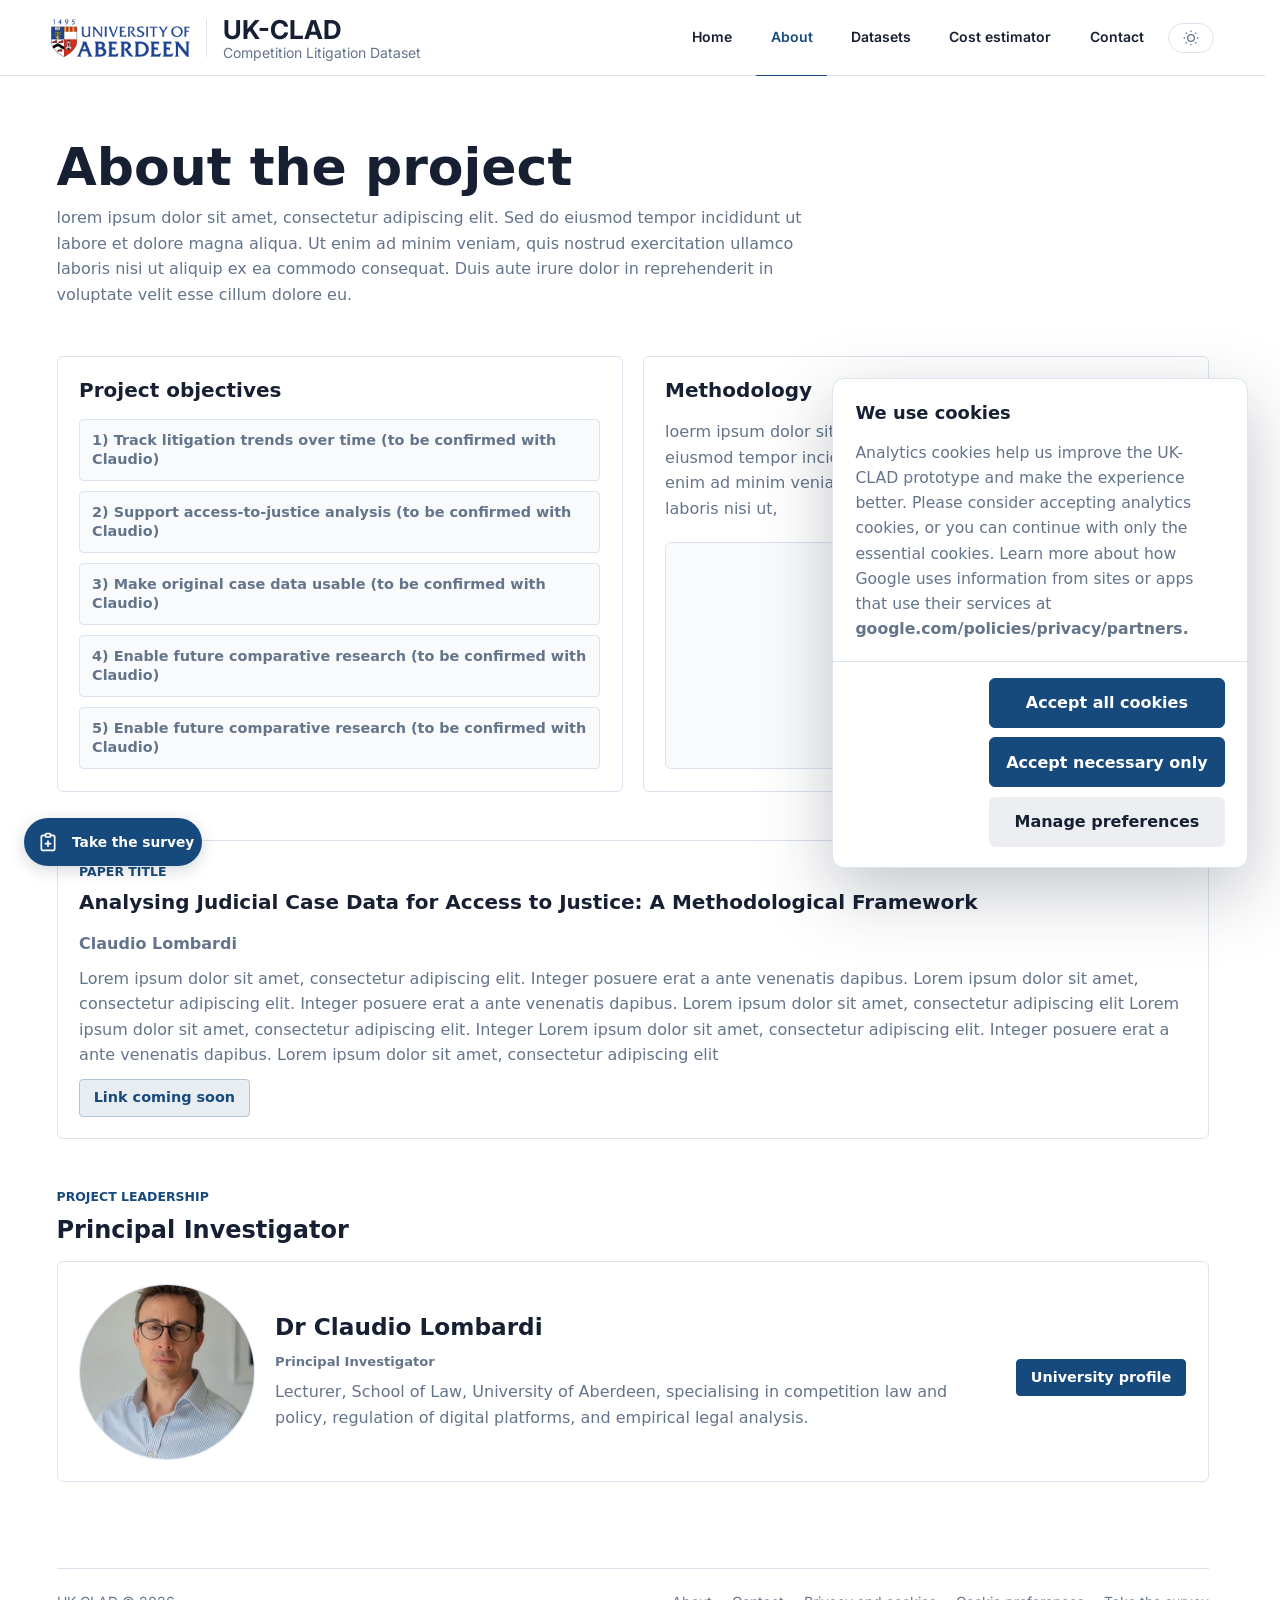
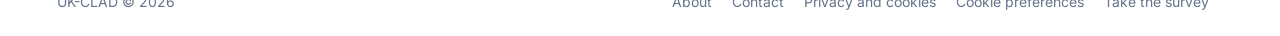
==== pages/about.html @ aabaad0f "deploy: update demo snapshot - Source snapshot: Aberdeen-Software-Factory/ECLAJ tag demo-2026-06-18-" ====
<!doctype html>
<html lang="en">

<head>
  <meta charset="utf-8">
  <meta name="viewport" content="width=device-width, initial-scale=1">
  <title>About | UK-CLAD</title>
  <link rel="preconnect" href="https://fonts.googleapis.com">
  <link rel="preconnect" href="https://fonts.gstatic.com" crossorigin>
  <link href="https://fonts.googleapis.com/css2?family=Inter:wght@400;600;700&display=swap" rel="stylesheet">
  <link rel="stylesheet" href="../css/styles.css">
</head>

<body>
  <header class="site-header">
    <div class="header-brand">
      <a href="https://www.abdn.ac.uk/" target="_blank" rel="noopener noreferrer">
        <img src="../assets/images/UoA-Primary-Logo-RGB-2023.png" alt="University of Aberdeen"
          class="nav-uoa-logo nav-uoa-logo-light">
        <img src="../assets/images/UoA-Primary-Logo-MONO-white.png" alt="University of Aberdeen"
          class="nav-uoa-logo nav-uoa-logo-dark">
      </a>
      <a class="site-logo" href="../index.html">
        UK-CLAD
        <span class="site-logo-sub">Competition Litigation Dataset</span>
      </a>
    </div>
    <nav class="site-nav" aria-label="Main navigation">
      <a href="../index.html">Home</a>
      <a href="about.html" aria-current="page">About</a>
      <a href="datasets.html">Datasets</a>
      <a href="cost-estimator.html">Cost estimator</a>
      <a href="contact.html">Contact</a>
      <button class="tbtn theme-toggle" id="tbtn" type="button" aria-label="Toggle theme">
        <svg class="tbtn-sun" viewBox="0 0 24 24" fill="none" stroke="currentColor" stroke-width="2" width="14"
          height="14">
          <circle cx="12" cy="12" r="5" />
          <line x1="12" y1="1" x2="12" y2="3" />
          <line x1="12" y1="21" x2="12" y2="23" />
          <line x1="4.22" y1="4.22" x2="5.64" y2="5.64" />
          <line x1="18.36" y1="18.36" x2="19.78" y2="19.78" />
          <line x1="1" y1="12" x2="3" y2="12" />
          <line x1="21" y1="12" x2="23" y2="12" />
          <line x1="4.22" y1="19.78" x2="5.64" y2="18.36" />
          <line x1="18.36" y1="5.64" x2="19.78" y2="4.22" />
        </svg>
        <svg class="tbtn-moon" viewBox="0 0 16 16" fill="currentColor" width="11" height="11">
          <path
            d="M6 .278a.768.768 0 0 1 .08.858 7.208 7.208 0 0 0-.878 3.46c0 4.021 3.278 7.277 7.318 7.277.527 0 1.04-.055 1.533-.16a.787.787 0 0 1 .81.316.733.733 0 0 1-.031.893A8.349 8.349 0 0 1 8.344 16C3.734 16 0 12.286 0 7.71 0 4.266 2.114 1.312 5.124.06A.752.752 0 0 1 6 .278z" />
        </svg>
      </button>
    </nav>
    <button class="hamburger" id="hamburger" type="button" aria-label="Toggle menu" aria-controls="mobile-menu"
      aria-expanded="false">
      <svg fill="none" stroke="currentColor" viewBox="0 0 24 24">
        <path stroke-linecap="round" stroke-linejoin="round" stroke-width="2" d="M4 6h16M4 12h16M4 18h16" />
      </svg>
    </button>
  </header>

  <div id="mobile-menu" aria-hidden="true">
    <ul class="mobile-nav">
      <li><a href="../index.html">Home</a></li>
      <li><a href="about.html" aria-current="page">About</a></li>
      <li><a href="datasets.html">Datasets</a></li>
      <li><a href="cost-estimator.html">Cost estimator</a></li>
      <li><a href="contact.html">Contact</a></li>
    </ul>
    <button class="tbtn theme-toggle mobile-theme-toggle" type="button" aria-label="Toggle theme">
      <svg class="tbtn-sun" viewBox="0 0 24 24" fill="none" stroke="currentColor" stroke-width="2" width="14"
        height="14">
        <circle cx="12" cy="12" r="5" />
        <line x1="12" y1="1" x2="12" y2="3" />
        <line x1="12" y1="21" x2="12" y2="23" />
        <line x1="4.22" y1="4.22" x2="5.64" y2="5.64" />
        <line x1="18.36" y1="18.36" x2="19.78" y2="19.78" />
        <line x1="1" y1="12" x2="3" y2="12" />
        <line x1="21" y1="12" x2="23" y2="12" />
        <line x1="4.22" y1="19.78" x2="5.64" y2="18.36" />
        <line x1="18.36" y1="5.64" x2="19.78" y2="4.22" />
      </svg>
      <svg class="tbtn-moon" viewBox="0 0 16 16" fill="currentColor" width="11" height="11">
        <path
          d="M6 .278a.768.768 0 0 1 .08.858 7.208 7.208 0 0 0-.878 3.46c0 4.021 3.278 7.277 7.318 7.277.527 0 1.04-.055 1.533-.16a.787.787 0 0 1 .81.316.733.733 0 0 1-.031.893A8.349 8.349 0 0 1 8.344 16C3.734 16 0 12.286 0 7.71 0 4.266 2.114 1.312 5.124.06A.752.752 0 0 1 6 .278z" />
      </svg>
      <span>Toggle theme</span>
    </button>
  </div>

  <main class="page-shell about-page">
    <section class="about-hero" aria-labelledby="about-title">
      <h1 id="about-title">About the project</h1>
      <p>
        lorem ipsum dolor sit amet, consectetur adipiscing elit. Sed do eiusmod tempor incididunt ut labore et dolore
        magna aliqua. Ut enim ad minim veniam, quis nostrud exercitation ullamco laboris nisi ut aliquip ex ea commodo
        consequat. Duis aute irure dolor in reprehenderit in voluptate velit esse cillum dolore eu.
      </p>
    </section>

    <section class="about-card-grid" aria-label="Project details">
      <article class="about-card">
        <h2>Project objectives</h2>
        <ul class="objective-list">
          <li> 1) Track litigation trends over time (to be confirmed with Claudio)</li>
          <li> 2) Support access-to-justice analysis (to be confirmed with Claudio)</li>
          <li> 3) Make original case data usable (to be confirmed with Claudio)</li>
          <li> 4) Enable future comparative research (to be confirmed with Claudio)</li>
          <li> 5) Enable future comparative research (to be confirmed with Claudio)</li>

        </ul>
      </article>

      <article class="about-card methodology-card">
        <h2>Methodology</h2>
        <p>
          loerm ipsum dolor sit amet, consectetur adipiscing elit. Sed do eiusmod tempor incididunt ut labore et dolore
          magna aliqua. Ut enim ad minim veniam, quis nostrud exercitation ullamco laboris nisi ut,
        </p>
        <div class="method-placeholder" role="note">
          <span>Placeholder</span>
        </div>
      </article>
    </section>

    <section class="about-card study-summary" aria-labelledby="study-summary-title">
      <span class="resource-label">PAPER TITLE</span>
      <h2 id="study-summary-title">Analysing Judicial Case Data for Access to Justice: A Methodological Framework</h2>
      <p class="resource-meta">Claudio Lombardi</p>
      <p>
        Lorem ipsum dolor sit amet, consectetur adipiscing elit. Integer
        posuere erat a ante venenatis dapibus. Lorem ipsum dolor sit amet, consectetur adipiscing elit. Integer
        posuere erat a ante venenatis dapibus. Lorem ipsum dolor sit amet, consectetur adipiscing elit Lorem ipsum dolor
        sit amet, consectetur adipiscing elit. Integer Lorem ipsum dolor sit amet, consectetur adipiscing elit. Integer
        posuere erat a ante venenatis dapibus. Lorem ipsum dolor sit amet, consectetur adipiscing elit
      </p>
      <button class="resource-action" type="button" disabled>Link coming soon</button>
    </section>

    <section class="principal-investigator" aria-labelledby="pi-title">
      <div class="section-heading">
        <span class="resource-label">PROJECT LEADERSHIP</span>
        <h2 id="pi-title">Principal Investigator</h2>
      </div>

      <article class="pi-profile-card">
        <img class="pi-profile-image" src="../assets/images/claudio-lombardi.jpeg" alt="Dr Claudio Lombardi">
        <div class="pi-profile-main">
          <h3>Dr Claudio Lombardi</h3>
          <p class="person-role">Principal Investigator</p>
          <p>
            Lecturer, School of Law, University of Aberdeen, specialising in competition law and policy,
            regulation of digital platforms, and empirical legal analysis.
          </p>
        </div>
        <a class="resource-action pi-profile-link" href="https://www.abdn.ac.uk/people/claudio.lombardi"
          target="_blank" rel="noopener noreferrer">University profile</a>
      </article>
    </section>
  </main>

  <div id="site-footer"></div>

  <script src="../js/main.js"></script>
  <script src="../js/navigation.js"></script>
  <script src="../js/footer.js"></script>
  <script src="../js/cookie-consent.js"></script>
  <script src="../js/survey.js"></script>
</body>

</html>
---- css/styles.css ----
:root {
  --color-background: #f8fafc;
  --color-surface: #ffffff;
  --color-text: #172033;
  --color-muted: #64748b;
  --color-border: #dbe3ef;
  --color-accent: #174a7c;
  --space-page: clamp(1rem, 4vw, 4rem);
  --content-width: 72rem;
  --font-body: system-ui, -apple-system, BlinkMacSystemFont, "Segoe UI", sans-serif;
}

[data-theme="dark"] {
  --color-background: #0f172a;
  --color-surface: #1e293b;
  --color-text: #e2e8f0;
  --color-muted: #94a3b8;
  --color-border: #334155;
  --color-accent: #93c5fd;
}

/* RESET */

*,
*::before,
*::after {
  box-sizing: border-box;
}

body,
h1,
h2,
h3,
p {
  margin: 0;
}

img,
svg {
  display: block;
  max-width: 100%;
}

html {
  scrollbar-gutter: stable;
}

button,
input,
select,
textarea {
  font: inherit;
}

body {
  min-height: 100vh;
  background: var(--color-surface);
  color: var(--color-text);
  display: flex;
  flex-direction: column;
  font-family: var(--font-body);
  line-height: 1.6;
}

.page-shell {
  width: min(100% - 2rem, var(--content-width));
  flex: 1;
  margin: 0 auto;
  padding: 4rem 0;
  animation: page-in 0.28s ease both;
}

@keyframes page-in {
  from {
    opacity: 0;
    transform: translateY(10px);
  }

  to {
    opacity: 1;
    transform: none;
  }
}

@media (prefers-reduced-motion: reduce) {
  .page-shell,
  #site-footer footer {
    animation: none;
  }
}

/* HEADER & NAVIGATION */

.site-header {
  position: sticky;
  top: 0;
  z-index: 200;
  display: flex;
  align-items: center;
  justify-content: space-between;
  gap: 2rem;
  padding: 0.85rem var(--space-page);
  background: color-mix(in srgb, var(--color-surface) 88%, transparent);
  border-bottom: 1px solid var(--color-border);
  backdrop-filter: blur(14px);
  -webkit-backdrop-filter: blur(14px);
  transition: background 0.2s ease, border-color 0.2s ease, box-shadow 0.2s ease;
}

.site-header.scrolled {
  background: color-mix(in srgb, var(--color-surface) 94%, transparent);
  border-bottom-color: var(--color-border);
  box-shadow: 0 10px 26px rgba(23, 32, 51, 0.08);
}

.site-logo {
  display: flex;
  flex-direction: column;
  text-decoration: none;
  line-height: 1.2;
  font-family: 'Inter', sans-serif;
  font-weight: 700;
  font-size: 26px;
  color: var(--color-text);
  transition: opacity 0.15s ease;
}

.site-logo:hover,
.site-logo:focus-visible {
  opacity: 0.62;
}

.site-logo-sub {
  font-family: 'Inter', sans-serif;
  font-size: 14px;
  font-weight: 400;
  color: var(--color-muted);
}

.site-nav {
  display: flex;
  flex-wrap: nowrap;
  align-items: center;
  gap: 0.6rem;
  justify-content: flex-end;
  align-self: stretch;
}

.site-nav a {
  display: inline-flex;
  align-items: center;
  justify-content: center;
  font-family: 'Inter', sans-serif;
  font-size: 14px;
  font-weight: 600;
  color: var(--color-text);
  text-decoration: none;
  white-space: nowrap;
  padding: 0 0.9rem;
  align-self: stretch;
  border-radius: 0;
  position: relative;
  transition: color 0.15s ease;
}


.site-nav a::after {
  content: "";
  position: absolute;
  width: 100%;
  bottom: -0.89rem;
  height: 1px;
  border-radius: 999px;
  background: var(--color-accent);
  transform: scaleX(0);
  transform-origin: center;
  transition: transform 0.18s ease;
}

.site-nav a:hover,
.site-nav a[aria-current="page"] {
  color: var(--color-accent);
}

.site-nav a[aria-current="page"]::after {
  transform: scaleX(1);
}

.site-nav:hover a[aria-current="page"]:not(:hover)::after {
  transform: scaleX(0);
}

.site-nav a:hover::after {
  transform: scaleX(1);
}

.header-brand {
  display: flex;
  align-items: center;
  gap: 1rem;
}

.nav-uoa-logo {
  height: 38px;
  width: auto;
  object-fit: contain;
  padding-right: 1rem;
  border-right: 1px solid var(--color-border);
}

.nav-uoa-logo-dark {
  display: none;
}

[data-theme="dark"] .nav-uoa-logo-light {
  display: none;
}

[data-theme="dark"] .nav-uoa-logo-dark {
  display: block;
}

/* HAMBURGER MENU */

.hamburger {
  display: none;
  background: none;
  border: none;
  cursor: pointer;
  padding: 8px;
  color: var(--color-text);
  margin-left: auto;
}

.hamburger:hover { color: var(--color-accent); }

.hamburger svg {
  width: 24px;
  height: 24px;
  display: block;
}

/* MOBILE MENU */

#mobile-menu {
  display: none;
  position: fixed;
  top: 57px;
  left: 0;
  right: 0;
  bottom: 0;
  flex-direction: column;
  background: color-mix(in srgb, var(--color-surface) 96%, transparent);
  border-top: 1px solid var(--color-border);
  z-index: 199;
  overflow-y: auto;
  backdrop-filter: blur(14px);
  -webkit-backdrop-filter: blur(14px);
  box-shadow: 0 18px 40px rgba(23, 32, 51, 0.14);
}

#mobile-menu.open { display: flex; }

.mobile-nav {
  list-style: none;
  padding: 0;
  margin: 0;
  display: flex;
  flex-direction: column;
}

.mobile-nav a {
  display: block;
  padding: 1.35rem var(--space-page);
  color: var(--color-text);
  font-size: clamp(1.2rem, 5vw, 1.75rem);
  font-weight: 700;
  text-decoration: none;
  border-bottom: 1px solid var(--color-border);
  transition: background 0.15s ease, color 0.15s ease, padding-left 0.15s ease;
}

.mobile-nav a:hover,
.mobile-nav a[aria-current="page"] {
  color: var(--color-accent);
  background: var(--color-background);
  padding-left: calc(var(--space-page) + 0.45rem);
}

/* THEME TOGGLE */

.tbtn {
  display: flex;
  align-items: center;
  gap: 6px;
  padding: 6px 14px;
  border-radius: 20px;
  font-size: 0.8rem;
  font-weight: 600;
  cursor: pointer;
  background: var(--color-surface);
  border: 1px solid var(--color-border);
  color: var(--color-muted);
  transition: all 0.2s;
}

.tbtn:hover {
  color: var(--color-accent);
  border-color: var(--color-accent);
}

.tbtn svg {
  display: block;
  width: 16px;
  height: 16px;
}

.tbtn-moon                { display: none }
[data-theme="light"] .tbtn-sun  { display: block }
[data-theme="light"] .tbtn-moon { display: none }
[data-theme="dark"]  .tbtn-sun  { display: none }
[data-theme="dark"]  .tbtn-moon { display: block }

.mobile-theme-toggle {
  justify-content: center;
  width: calc(100% - 2rem);
  margin: 1rem;
  min-height: 2.75rem;
}

/* FOOTER */

footer {
  padding: 22px var(--space-page);
  background: var(--color-surface);
}

#site-footer footer {
  animation: page-in 0.28s ease both;
}

.foot-left,
footer nav {
  display: flex;
  align-items: center;
  gap: 1rem;
}

.foot-inner {
  max-width: var(--content-width);
  margin: 0 auto;
  display: flex;
  align-items: center;
  justify-content: space-between;
  gap: 1rem;
  border-top: 1px solid var(--color-border);
  padding-top: 22px;
}

footer nav { display: flex; gap: 1.25rem; }

.foot-text,
footer a,
footer button {
  font-family: 'Inter', sans-serif;
  font-size: 14px;
  font-weight: 400;
  text-decoration: none;
}

.foot-text {
  color: var(--color-muted);
}

footer a,
footer button {
  border: 0;
  background: transparent;
  color: var(--color-muted);
  cursor: pointer;
  padding: 0;
}

footer a:hover,
footer button:hover {
  color: var(--color-accent);
}

footer button:focus-visible {
  outline: 2px solid var(--color-accent);
  outline-offset: 3px;
}
.foot-sep {
  color: var(--color-border);
}

.foot-logo {
  height: 32px;
  width: 150px;
  object-fit: contain;
}

.foot-logo-dark {
  display: none;
}

[data-theme="dark"] .foot-logo-light {
  display: none;
}

[data-theme="dark"] .foot-logo-dark {
  display: block;
}

/* HOME PAGE */

.home-hero,
.home-cards,
.home-overview {
  --home-title-size: clamp(2rem, 4vw, 2.625rem);
  --home-body-size: 0.95rem;
  --home-compact-size: 0.875rem;
  --home-card-title-size: 1rem;
  --home-section-title-size: 1.5625rem;
}

.home-hero {
  display: grid;
  grid-template-columns: 1fr 1fr;
  gap: 3rem;
  align-items: start;
  margin-bottom: 3rem;
}

.home-hero-text {
  display: flex;
  flex-direction: column;
  gap: 1.25rem;
}

.home-title {
  font-size: var(--home-title-size);
  font-weight: 700;
  color: var(--color-text);
  line-height: 1.05;
}

.home-subtitle {
  font-size: var(--home-body-size);
  color: var(--color-muted);
  line-height: 1.45;
}

.home-visual {
  background: var(--color-background);
  border: 1px solid var(--color-border);
  border-radius: 10px;
  min-height: 220px;
  display: flex;
  align-items: center;
  justify-content: center;
  padding: 2rem;
}

.home-visual p {
  font-size: var(--home-compact-size);
  font-weight: 600;
  color: var(--color-muted);
  text-align: center;
}

.home-cards {
  display: grid;
  grid-template-columns: repeat(3, 1fr);
  gap: 1.5rem;
  margin-bottom: 3rem;
}

.home-card {
  background: var(--color-background);
  border: 1px solid var(--color-border);
  border-radius: 10px;
  padding: 1.5rem;
  display: flex;
  flex-direction: column;
  gap: 0.75rem;
}

.home-card-icon {
  width: 32px;
  height: 32px;
  color: var(--color-accent);
}

.home-card-title {
  font-size: var(--home-card-title-size);
  font-weight: 700;
  color: var(--color-text);
  line-height: 1.2;
}

.home-card-desc {
  font-size: var(--home-compact-size);
  color: var(--color-muted);
  flex: 1;
}

.home-card-link {
  display: inline-block;
  align-self: flex-start;
  font-size: var(--home-compact-size);
  font-weight: 600;
  color: var(--color-accent);
  text-decoration: none;
  background: color-mix(in srgb, var(--color-accent) 12%, var(--color-surface));
  border: 1px solid var(--color-border);
  border-radius: 6px;
  padding: 0.4rem 0.9rem;
  transition: background 0.15s;
}

.home-card-link:hover {
  background: color-mix(in srgb, var(--color-accent) 18%, var(--color-surface));
}

.home-overview-title {
  font-size: var(--home-section-title-size);
  font-weight: 700;
  color: var(--color-text);
  margin-bottom: 1.5rem;
}

.home-stats {
  display: grid;
  grid-template-columns: repeat(4, 1fr);
  gap: 1.5rem;
}

.home-stat {
  background: var(--color-background);
  border: 1px solid var(--color-border);
  border-radius: 10px;
  padding: 1.25rem 1.5rem;
  display: flex;
  flex-direction: column;
  gap: 0.5rem;
}

.home-stat-label {
  font-size: var(--home-compact-size);
  font-weight: 600;
  color: var(--color-text);
}

.home-stat-value {
  font-size: var(--home-compact-size);
  color: var(--color-muted);
}

@media (max-width: 900px) {
  .home-hero { grid-template-columns: 1fr; }
  .home-cards { grid-template-columns: 1fr; }
  .home-stats { grid-template-columns: repeat(2, 1fr); }
}

@media (max-width: 520px) {
  .home-stats { grid-template-columns: 1fr; }
}

/* COST ESTIMATOR */

.estimator-intro {
  max-width: 44rem;
  margin-bottom: 1.75rem;
}

.estimator-intro h1 {
  margin-bottom: 0.5rem;
  font-size: clamp(2rem, 5vw, 3.25rem);
  line-height: 1.05;
}

.estimator-intro p,
.estimator-panel p {
  color: var(--color-muted);
}

.estimator-grid {
  display: grid;
  grid-template-columns: minmax(0, 1fr) minmax(18rem, 0.82fr);
  gap: 3rem;
  align-items: start;
}

.estimator-side {
  display: grid;
  gap: 1.5rem;
}

.estimator-panel {
  border: 1px solid var(--color-border);
  border-radius: 6px;
  background: var(--color-surface);
  padding: 1.5rem;
}

.estimator-panel h2 {
  margin-bottom: 0.5rem;
  font-size: 1.15rem;
  line-height: 1.25;
}

.estimator-form {
  display: grid;
  gap: 0.95rem;
}

.estimator-form h2 {
  margin-bottom: 0;
}

.estimator-form label {
  display: grid;
  gap: 0.35rem;
  color: var(--color-text);
  font-size: 0.88rem;
  font-weight: 700;
}

.estimator-form select,
.estimator-form input[type="number"],
.estimator-form input[inputmode="numeric"] {
  width: 100%;
  min-height: 2.55rem;
  border: 1px solid var(--color-border);
  border-radius: 4px;
  background: var(--color-background);
  color: var(--color-text);
  font: inherit;
  font-size: 0.95rem;
  font-weight: 500;
  padding: 0 0.75rem;
}

.estimator-form select:focus,
.estimator-form input[type="number"]:focus,
.estimator-form input[inputmode="numeric"]:focus {
  border-color: var(--color-accent);
  outline: 3px solid color-mix(in srgb, var(--color-accent) 22%, transparent);
}

.checkbox-row {
  grid-template-columns: auto 1fr;
  align-items: center;
  gap: 0.65rem;
}

.checkbox-row input {
  width: 1rem;
  height: 1rem;
  accent-color: var(--color-accent);
}

.estimator-form button,
.download-actions button {
  min-height: 2.55rem;
  border: 1px solid var(--color-accent);
  border-radius: 4px;
  background: var(--color-accent);
  color: #ffffff;
  cursor: pointer;
  font: inherit;
  font-size: 0.9rem;
  font-weight: 700;
  padding: 0 1rem;
}

.estimator-form button:disabled {
  background: color-mix(in srgb, var(--color-accent) 12%, var(--color-surface));
  border-color: color-mix(in srgb, var(--color-accent) 20%, var(--color-border));
  color: var(--color-accent);
  cursor: not-allowed;
}

.download-actions {
  display: flex;
  flex-wrap: wrap;
  align-items: center;
  gap: 0.75rem;
  margin-top: 1.25rem;
  margin-bottom: 1rem;
}

.download-actions button {
  min-height: 2.15rem;
}

.download-actions button:disabled {
  background: color-mix(in srgb, var(--color-accent) 12%, var(--color-surface));
  border-color: color-mix(in srgb, var(--color-accent) 22%, var(--color-border));
  color: var(--color-accent);
  cursor: not-allowed;
}

.download-actions button:not(:disabled) {
  background: var(--color-accent);
  border-color: var(--color-accent);
  color: #ffffff;
  cursor: pointer;
}

.download-actions button:not(:disabled):hover,
.download-actions button:not(:disabled):focus-visible {
  background: color-mix(in srgb, var(--color-accent) 86%, #000000);
  border-color: color-mix(in srgb, var(--color-accent) 86%, #000000);
}

.download-format-note {
  color: var(--color-muted);
  font-size: 0.78rem;
  line-height: 1.35;
}

.estimator-result dl { display: grid; gap: 0; }

.estimator-result dl div {
  display: grid;
  grid-template-columns: minmax(9rem, 1fr) minmax(10rem, 1.35fr);
  gap: 1.25rem;
  padding: 0.85rem 0;
  border-bottom: 1px solid var(--color-border);
}

.estimator-result dl div:first-child { padding-top: 0; }
.estimator-result dl div:last-child  { border-bottom: 0; padding-bottom: 0; }

.estimator-result dt {
  color: var(--color-muted);
  font-size: 0.9rem;
  font-weight: 600;
}

.estimator-result dd {
  color: var(--color-accent);
  font-size: 0.95rem;
  font-weight: 800;
  text-align: right;
  overflow-wrap: anywhere;
}

.estimator-result dl div.unrecoverable-cost-row {
  margin: 0 -0.65rem;
  border-bottom-color: color-mix(in srgb, #dc2626 14%, var(--color-border));
  border-left: 2px solid color-mix(in srgb, #dc2626 70%, var(--color-border));
  border-radius: 4px;
  background: color-mix(in srgb, #dc2626 5%, var(--color-surface));
  padding-top: 0.85rem;
  padding-right: 0.65rem;
  padding-bottom: 0.85rem;
  padding-left: 0.65rem;
}

.estimator-result dl div.unrecoverable-cost-row:last-child {
  padding-bottom: 0.85rem;
}

.estimator-result .unrecoverable-cost-row dt {
  color: color-mix(in srgb, #dc2626 48%, var(--color-text));
}

.estimator-result .unrecoverable-cost-row dd {
  color: color-mix(in srgb, #dc2626 68%, var(--color-accent));
}

.estimator-left {
  display: flex;
  flex-direction: column;
  gap: 1.25rem;
}

.estimator-notes {
  padding: 1rem 1.35rem;
  font-size: 0.9rem;
}

.estimator-notes h2 {
  font-size: 1rem;
  font-weight: 700;
  color: var(--color-text);
  margin-bottom: 0.4rem;
}

/* SURVEY CTA */

.survey-float {
  position: fixed;
  bottom: 34px;
  left: 24px;
  z-index: 9998;
}

.survey-float-btn {
  display: flex;
  align-items: center;
  width: 178px;
  height: 48px;
  overflow: hidden;
  border-radius: 28px;
  background: var(--color-accent);
  color: #ffffff;
  text-decoration: none;
  white-space: nowrap;
  box-shadow: 0 4px 16px rgba(23, 32, 51, 0.18);
  transition: box-shadow 0.2s ease, transform 0.2s ease;
}

.survey-float-btn:hover,
.survey-float-btn:focus-visible {
  box-shadow: 0 6px 20px rgba(23, 32, 51, 0.22);
  transform: scale(1.06);
}

.survey-float-btn:focus-visible,
.contact-survey-link:focus-visible {
  outline: 3px solid color-mix(in srgb, var(--color-accent) 28%, transparent);
  outline-offset: 3px;
}

.survey-float-icon {
  display: flex;
  flex-shrink: 0;
  align-items: center;
  justify-content: center;
  width: 48px;
  height: 48px;
}

.survey-float-label {
  padding-right: 18px;
  font-size: 0.86rem;
  font-weight: 700;
}

@keyframes survey-nudge {
  0% {
    transform: translateY(0);
    box-shadow: 0 4px 16px rgba(23, 32, 51, 0.18), 0 0 0 0 color-mix(in srgb, var(--color-accent) 58%, transparent);
  }

  25% {
    transform: translateY(-8px);
    box-shadow: 0 8px 24px rgba(23, 32, 51, 0.22), 0 0 0 8px color-mix(in srgb, var(--color-accent) 28%, transparent);
  }

  50% {
    transform: translateY(0);
    box-shadow: 0 4px 16px rgba(23, 32, 51, 0.18), 0 0 0 16px transparent;
  }

  75% {
    transform: translateY(-4px);
    box-shadow: 0 6px 20px rgba(23, 32, 51, 0.2), 0 0 0 0 transparent;
  }

  100% {
    transform: translateY(0);
    box-shadow: 0 4px 16px rgba(23, 32, 51, 0.18), 0 0 0 0 transparent;
  }
}

.survey-float-btn--nudge {
  animation: survey-nudge 0.9s ease-in-out 3;
}

/* ABOUT PAGE */

.about-page {
  display: grid;
  gap: 3rem;
}

.about-hero {
  max-width: 48rem;
}

.about-hero h1 {
  margin-bottom: 0.65rem;
  font-size: clamp(2rem, 5vw, 3.25rem);
  line-height: 1.05;
}

.about-hero p,
.about-card p,
.pi-profile-card p {
  color: var(--color-muted);
}

.about-card-grid {
  display: grid;
  grid-template-columns: repeat(2, minmax(0, 1fr));
  gap: 1.25rem;
}

.about-card,
.pi-profile-card {
  border: 1px solid var(--color-border);
  border-radius: 6px;
  background: var(--color-surface);
  padding: 1.35rem;
}

.about-card h2,
.section-heading h2 {
  font-size: 1.25rem;
  line-height: 1.25;
}

.about-card h2 {
  margin-bottom: 1rem;
}

.methodology-card {
  display: flex;
  flex-direction: column;
}

.objective-list {
  display: grid;
  gap: 0.65rem;
  margin: 0;
  padding: 0;
}

.objective-list {
  list-style: none;
}

.objective-list li {
  border: 1px solid var(--color-border);
  border-radius: 4px;
  background: var(--color-background);
  color: var(--color-muted);
  font-size: 0.9rem;
  font-weight: 700;
  line-height: 1.35;
  padding: 0.65rem 0.75rem;
}

.method-placeholder {
  display: grid;
  gap: 0.5rem;
  place-items: center;
  flex: 1;
  min-height: 8.5rem;
  margin-top: 1.25rem;
  border: 1px solid var(--color-border);
  border-radius: 6px;
  background: var(--color-background);
  padding: 1.25rem;
}

.method-placeholder span {
  color: var(--color-text);
  font-size: 0.95rem;
  font-weight: 800;
  line-height: 1.25;
  text-align: center;
}

.principal-investigator {
  display: grid;
  gap: 1rem;
}

.section-heading {
  max-width: 42rem;
}

.principal-investigator .section-heading h2 {
  margin-top: 0.4rem;
  font-size: 1.5rem;
  line-height: 1.25;
}

.pi-profile-card {
  display: grid;
  grid-template-columns: 11rem minmax(0, 1fr) auto;
  gap: 1.25rem;
  align-items: center;
}

.pi-profile-image {
  width: 100%;
  max-width: 11rem;
  aspect-ratio: 1;
  border: 1px solid var(--color-border);
  border-radius: 50%;
  object-fit: cover;
}

.pi-profile-main {
  display: grid;
  gap: 0.45rem;
}

.pi-profile-card h3 {
  margin: 0;
  font-size: 1.45rem;
  line-height: 1.2;
}

.person-role {
  margin-top: 0.15rem;
  font-size: 0.82rem;
  font-weight: 700;
}

.pi-profile-card p {
  max-width: 44rem;
}

.pi-profile-link {
  margin-top: 0;
  white-space: nowrap;
}

/* CONTACT PAGE */

.contact-page {
  display: grid;
  align-content: start;
  gap: 1.25rem;
}

.contact-hero {
  max-width: 42rem;
}

.contact-hero h1 {
  margin-bottom: 0.65rem;
  font-size: clamp(1.9rem, 4vw, 2.65rem);
  line-height: 1.1;
}

.contact-hero p,
.contact-card p {
  color: var(--color-muted);
}

.contact-grid {
  display: grid;
  grid-template-columns: repeat(2, minmax(0, 1fr));
  gap: 1.25rem;
  align-items: stretch;
}

.contact-card {
  display: grid;
  gap: 0.85rem;
  align-content: start;
  align-self: stretch;
  border: 1px solid var(--color-border);
  border-radius: 6px;
  background: var(--color-surface);
  min-height: 0;
  padding: 1rem;
}

.contact-card h2 {
  font-size: 1.08rem;
  line-height: 1.25;
}

.contact-card p {
  font-size: 0.94rem;
}

.contact-survey-link {
  justify-self: flex-start;
}

/* PRIVACY PAGE */

.privacy-page {
  display: grid;
  align-content: start;
  gap: 1.25rem;
  max-width: 50rem;
}

.privacy-hero h1 {
  margin-bottom: 0.65rem;
  font-size: clamp(1.9rem, 4vw, 2.65rem);
  line-height: 1.1;
}

.privacy-hero p,
.privacy-section p {
  color: var(--color-muted);
}

.privacy-section {
  display: grid;
  gap: 0.7rem;
  border: 1px solid var(--color-border);
  border-radius: 6px;
  background: var(--color-surface);
  padding: 1rem;
}

.privacy-section h2 {
  font-size: 1.08rem;
  line-height: 1.25;
}

.privacy-section a {
  color: var(--color-accent);
  font-weight: 600;
}

/* COOKIE PREFERENCES */

.cookie-consent-banner {
  --cookie-control-bg: var(--color-accent);
  --cookie-control-text: #ffffff;
  position: fixed;
  right: clamp(1rem, 4vw, 2rem);
  bottom: clamp(1rem, 4vw, 2rem);
  z-index: 10000;
  display: grid;
  gap: 0;
  width: min(100% - 2rem, 26rem);
  border: 1px solid var(--color-border);
  border-radius: 12px;
  background: var(--color-surface);
  box-shadow: 0 24px 70px rgba(23, 32, 51, 0.26);
  overflow: hidden;
}

[data-theme="dark"] .cookie-consent-banner,
[data-theme="dark"] .cookie-preferences-modal {
  --cookie-control-text: #0f172a;
}

.cookie-consent-banner[hidden],
.cookie-preferences-modal[hidden],
.cookie-preferences-backdrop[hidden] {
  display: none;
}

.cookie-consent-banner h2,
.cookie-preferences-modal h2 {
  font-size: 1.12rem;
  line-height: 1.25;
}

.cookie-banner-copy {
  display: grid;
  gap: 1rem;
  padding: 1.4rem 1.4rem 1.25rem;
}

.cookie-consent-banner p,
.cookie-preferences-modal p {
  color: var(--color-muted);
  font-size: 0.98rem;
}

.cookie-banner-actions,
.cookie-preferences-actions {
  display: flex;
  flex-wrap: wrap;
  gap: 0.6rem;
  justify-content: flex-end;
}

.cookie-banner-actions {
  display: grid;
  border-top: 1px solid var(--color-border);
  padding: 1rem 1.4rem 1.25rem;
}

.cookie-button {
  min-height: 3rem;
  border: 1px solid var(--color-border);
  border-radius: 6px;
  cursor: pointer;
  font-weight: 800;
  padding: 0.7rem 1rem;
}

.cookie-button-primary {
  border-color: var(--cookie-control-bg);
  background: var(--cookie-control-bg);
  color: var(--cookie-control-text);
}

.cookie-button-secondary,
.cookie-button-link,
.cookie-button-muted,
.cookie-icon-button,
.cookie-switch {
  background: color-mix(in srgb, var(--color-muted) 12%, var(--color-surface));
  color: var(--color-text);
}

.cookie-button-secondary {
  border-color: var(--cookie-control-bg);
  background: var(--cookie-control-bg);
  color: var(--cookie-control-text);
}

.cookie-button-link {
  color: var(--color-accent);
}

.cookie-button-muted {
  border-color: transparent;
}

.cookie-preferences-backdrop {
  position: fixed;
  inset: 0;
  z-index: 10010;
  background: rgba(17, 24, 39, 0.72);
}

.cookie-preferences-modal {
  --cookie-control-bg: var(--color-accent);
  --cookie-control-text: #ffffff;
  position: fixed;
  inset: 0;
  z-index: 10020;
  display: grid;
  place-items: center;
  padding: 1rem;
}

.cookie-preferences-panel {
  display: grid;
  grid-template-rows: auto minmax(0, 1fr) auto;
  width: min(100%, 48rem);
  max-height: min(92vh, 43rem);
  border: 1px solid var(--color-border);
  border-radius: 10px;
  background: var(--color-surface);
  box-shadow: 0 24px 60px rgba(15, 23, 42, 0.26);
  overflow: hidden;
}

.cookie-preferences-heading {
  display: flex;
  align-items: center;
  justify-content: space-between;
  gap: 1rem;
  border-bottom: 1px solid var(--color-border);
  padding: 1.25rem 1.5rem;
}

.cookie-icon-button {
  display: inline-grid;
  place-items: center;
  width: 2.6rem;
  height: 2.6rem;
  border: 0;
  border-radius: 8px;
  cursor: pointer;
  font-weight: 800;
}

.cookie-preferences-body {
  display: flex;
  flex-direction: column;
  gap: 0.75rem;
  overflow: auto;
  padding: 1.25rem 1.5rem 4rem;
}

.cookie-settings-intro {
  display: grid;
  gap: 0.8rem;
  margin-bottom: 0.8rem;
}

.cookie-settings-intro h3 {
  font-size: 1rem;
}

.cookie-option {
  flex: 0 0 auto;
  border: 1px solid var(--color-border);
  border-radius: 8px;
  overflow: hidden;
}

.cookie-option-summary {
  display: grid;
  grid-template-columns: auto minmax(0, 1fr) auto;
  gap: 0.85rem;
  align-items: center;
  min-height: 4rem;
  background: color-mix(in srgb, var(--color-muted) 9%, var(--color-surface));
  cursor: pointer;
  font-weight: 800;
  padding: 0.85rem 1rem;
}

.cookie-option-summary:focus-visible {
  outline: 2px solid var(--color-accent);
  outline-offset: -2px;
}

.cookie-option-chevron {
  display: inline-grid;
  place-items: center;
  width: 1.5rem;
  height: 1.5rem;
  border-radius: 999px;
  background: color-mix(in srgb, var(--color-muted) 18%, var(--color-surface));
  color: var(--color-text);
  font-size: 1rem;
  line-height: 1;
}

.cookie-option-collapsed .cookie-option-chevron {
  transform: rotate(180deg);
}

.cookie-option-detail {
  padding: 1rem 1rem 1.35rem;
}

.cookie-option-collapsed .cookie-option-detail {
  display: none;
}

.cookie-switch {
  position: relative;
  display: block;
  flex: none;
  width: 50px;
  height: 23px;
  border: 0;
  border-radius: 999px;
  background: #667481;
  box-shadow: 0 0 0 1px #667481;
  cursor: pointer;
  padding: 0;
  transition: background-color 0.25s ease, box-shadow 0.25s ease;
}

.cookie-switch-on {
  background: var(--cookie-control-bg);
  box-shadow: 0 0 0 1px var(--cookie-control-bg);
}

.cookie-switch-readonly {
  background: #d5dee2;
  box-shadow: 0 0 0 1px #d5dee2;
}

.cookie-switch-knob {
  position: absolute;
  top: 0;
  left: 0;
  display: block;
  width: 23px;
  height: 23px;
  border-radius: 999px;
  background: #ffffff;
  box-shadow: 0 1px 2px rgba(24, 32, 3, 0.36);
  transition: transform 0.25s ease, background-color 0.25s ease;
}

.cookie-switch-on .cookie-switch-knob {
  transform: translateX(27px);
}

.cookie-switch-icon {
  position: absolute;
  inset: 0;
  transition: opacity 0.15s ease;
}

.cookie-switch-icon-on {
  opacity: 0;
  transform: rotate(45deg);
}

.cookie-switch-icon-on::before {
  position: absolute;
  top: 5px;
  left: 8px;
  width: 5px;
  height: 10px;
  border: solid var(--cookie-control-bg);
  border-width: 0 2px 2px 0;
  content: "";
  transform: rotate(0deg);
}

.cookie-switch-icon-off {
  opacity: 1;
}

.cookie-switch-icon-off::before,
.cookie-switch-icon-off::after {
  position: absolute;
  top: 10px;
  left: 6px;
  width: 11px;
  height: 2px;
  border-radius: 999px;
  background: #667481;
  content: "";
}

.cookie-switch-icon-off::before {
  transform: rotate(45deg);
}

.cookie-switch-icon-off::after {
  transform: rotate(-45deg);
}

.cookie-switch-on .cookie-switch-icon-on {
  opacity: 1;
}

.cookie-switch-on .cookie-switch-icon-off {
  opacity: 0;
}

.cookie-switch-readonly .cookie-switch-icon-on::before {
  border-color: #d5dee2;
}

.cookie-policy-link {
  color: var(--color-accent);
  font-size: 0.9rem;
  font-weight: 700;
}

.cookie-modal-footer {
  display: grid;
  grid-template-columns: repeat(3, minmax(0, auto));
  gap: 0.65rem;
  justify-content: space-between;
  border-top: 1px solid var(--color-border);
  padding: 1rem 1.5rem;
}

/* DATASETS PAGE */

.datasets-page {
  display: grid;
  gap: 3rem;
}

/* Datasets hero */

.datasets-hero {
  display: grid;
  grid-template-columns: minmax(0, 1fr) minmax(21rem, 0.52fr);
  gap: 2rem;
  align-items: start;
}

.datasets-hero-copy {
  max-width: 48rem;
}

.datasets-hero h1 {
  margin-bottom: 0.65rem;
  font-size: clamp(2rem, 5vw, 3.25rem);
  line-height: 1.05;
}

.datasets-hero p,
.resource-card p,
.datasets-panel-placeholder p {
  color: var(--color-muted);
}

.datasets-image-placeholder {
  display: grid;
  min-height: 13.5rem;
  place-items: center;
  border: 1px dashed color-mix(in srgb, var(--color-accent) 34%, var(--color-border));
  border-radius: 6px;
  background: color-mix(in srgb, var(--color-accent) 5%, var(--color-surface));
  color: var(--color-muted);
  font-size: 0.95rem;
  font-weight: 700;
  padding: 1.35rem;
}

/* Top resource cards */

.resource-label {
  display: block;
  color: var(--color-accent);
  font-size: 0.78rem;
  font-weight: 800;
  letter-spacing: 0;
  margin-bottom: 0.5rem;
}

.resource-grid {
  display: grid;
  grid-template-columns: repeat(3, minmax(0, 1fr));
  gap: 1.25rem;
}

.resource-grid-two {
  grid-template-columns: repeat(2, minmax(0, 1fr));
}

.resource-grid-single {
  grid-template-columns: minmax(0, 1fr);
}

.resource-card,
.datasets-panel {
  border: 1px solid var(--color-border);
  border-radius: 6px;
  background: var(--color-surface);
  padding: 0.95rem;
}

.resource-card {
  display: grid;
  grid-template-rows: auto auto auto minmax(0, 1fr) auto;
  min-height: 0;
  align-items: flex-start;
}

.resource-card h2,
.datasets-panel h2 {
  font-size: 1.12rem;
  line-height: 1.25;
}

.resource-card h2 {
  margin-bottom: 0.55rem;
}

.resource-card p {
  font-size: 0.94rem;
}

.resource-meta {
  color: var(--color-text);
  font-weight: 700;
  margin-bottom: 0.55rem;
}

.resource-action {
  display: inline-flex;
  align-items: center;
  justify-content: center;
  min-height: 2.35rem;
  margin-top: 0.7rem;
  border: 1px solid var(--color-accent);
  border-radius: 4px;
  background: var(--color-accent);
  color: #ffffff;
  cursor: pointer;
  font-size: 0.9rem;
  font-weight: 800;
  line-height: 1.2;
  padding: 0.55rem 0.85rem;
  text-decoration: none;
}

.resource-action:disabled {
  background: color-mix(in srgb, var(--color-accent) 10%, var(--color-surface));
  border-color: color-mix(in srgb, var(--color-accent) 20%, var(--color-border));
  color: var(--color-accent);
  cursor: not-allowed;
}

.resource-note {
  margin-top: 0.75rem;
  font-size: 0.82rem;
}

/* Dataset downloads table */

.dataset-downloads {
  min-width: 0;
}

.dataset-downloads h2 {
  display: inline-block;
  margin-bottom: 1.25rem;
  border-bottom: 3px solid var(--color-accent);
  font-size: 1.55rem;
  line-height: 1.1;
}

.dataset-downloads-table-wrap {
  width: 100%;
  max-width: 100%;
  overflow-x: auto;
  border: 1px solid var(--color-border);
  border-radius: 6px;
  background: var(--color-surface);
}

.dataset-downloads-table {
  width: 100%;
  min-width: 46rem;
  border-collapse: collapse;
  font-size: 0.9rem;
}

.dataset-downloads-table th,
.dataset-downloads-table td {
  padding: 0.95rem 1.45rem;
  text-align: left;
  vertical-align: middle;
}

.dataset-downloads-table th {
  background: color-mix(in srgb, var(--color-muted) 8%, var(--color-surface));
  color: var(--color-text);
  font-size: 0.82rem;
  font-weight: 800;
  white-space: nowrap;
}

.table-heading-with-info {
  display: inline-flex;
  align-items: center;
  gap: 0.35rem;
  position: relative;
  white-space: nowrap;
}

.table-info {
  display: inline-flex;
  align-items: center;
  justify-content: center;
  width: 1rem;
  height: 1rem;
  border: 1px solid color-mix(in srgb, var(--color-accent) 35%, var(--color-border));
  border-radius: 50%;
  color: var(--color-accent);
  cursor: help;
  font-size: 0.68rem;
  font-weight: 800;
  line-height: 1;
}

.table-info::after {
  position: absolute;
  top: calc(100% + 0.45rem);
  left: 0;
  z-index: 2;
  min-width: 11rem;
  max-width: 14rem;
  border: 1px solid var(--color-border);
  border-radius: 4px;
  background: var(--color-surface);
  box-shadow: 0 0.65rem 1.5rem rgba(0, 0, 0, 0.18);
  color: var(--color-text);
  content: attr(data-tooltip);
  font-size: 0.78rem;
  font-weight: 700;
  line-height: 1.35;
  opacity: 0;
  padding: 0.45rem 0.55rem;
  pointer-events: none;
  text-align: left;
  transform: translateY(0.25rem);
  transition: opacity 0.15s ease, transform 0.15s ease;
  white-space: normal;
}

.table-info-right::after {
  right: 0;
  left: auto;
}

.table-info:hover::after,
.table-info:focus-visible::after {
  opacity: 1;
  transform: translateY(0);
}

.dataset-downloads-table td {
  border-top: 1px solid var(--color-border);
  color: var(--color-muted);
}

.dataset-download-button {
  display: inline-flex;
  align-items: center;
  justify-content: center;
  min-width: 6.25rem;
  min-height: 2rem;
  border: 1px solid color-mix(in srgb, var(--color-accent) 18%, var(--color-border));
  border-radius: 4px;
  background: color-mix(in srgb, var(--color-accent) 14%, var(--color-surface));
  color: var(--color-accent);
  cursor: not-allowed;
  font-size: 0.74rem;
  font-weight: 800;
  line-height: 1;
  padding: 0.35rem 0.75rem;
}

.dataset-mobile-list {
  display: none;
}

.dataset-mobile-card {
  border: 1px solid var(--color-border);
  border-radius: 6px;
  background: var(--color-surface);
  padding: 1rem;
}

.dataset-mobile-card h3 {
  margin-bottom: 0.85rem;
  font-size: 1rem;
  line-height: 1.25;
}

.dataset-mobile-card dl {
  display: grid;
  gap: 0.55rem;
  margin-bottom: 0.9rem;
}

.dataset-mobile-card dl div {
  display: grid;
  grid-template-columns: 5.4rem minmax(0, 1fr);
  gap: 0.75rem;
  align-items: baseline;
}

.dataset-mobile-card dt {
  color: var(--color-text);
  font-size: 0.78rem;
  font-weight: 800;
}

.dataset-mobile-card dd {
  color: var(--color-muted);
  font-size: 0.88rem;
  margin-left: 0;
}

.dataset-request-note {
  margin-top: 0.55rem;
  color: var(--color-muted);
  font-size: 0.78rem;
  font-weight: 700;
}

/* Dataset note panels */

.datasets-detail-grid {
  display: grid;
  grid-template-columns: minmax(0, 1.15fr) minmax(0, 0.85fr);
  gap: 1.25rem;
}

.datasets-panel h2 {
  margin-bottom: 1rem;
}

.datasets-panel-placeholder {
  position: relative;
  min-height: 10rem;
  border: 1px dashed color-mix(in srgb, var(--color-accent) 28%, var(--color-border));
  background: color-mix(in srgb, var(--color-accent) 4%, var(--color-surface));
  padding-top: 2.65rem;
}

.datasets-panel-placeholder p {
  font-size: 0.95rem;
  font-weight: 700;
  line-height: 1.5;
}

.placeholder-status {
  position: absolute;
  top: 1rem;
  right: 1rem;
  border: 1px solid var(--color-border);
  border-radius: 4px;
  background: color-mix(in srgb, var(--color-muted) 10%, var(--color-surface));
  color: var(--color-muted);
  font-size: 0.72rem;
  font-weight: 800;
  line-height: 1;
  padding: 0.35rem 0.45rem;
}

/* RESPONSIVENESS */

@media (max-width: 1000px) {
  .hamburger {
    display: flex;
    align-items: center;
    justify-content: center;
  }
  .site-nav { display: none; }
}

@media (max-width: 800px) {
  .estimator-grid {
    grid-template-columns: 1fr;
    gap: 1.5rem;
  }

  .datasets-hero,
  .about-card-grid,
  .contact-grid,
  .resource-grid,
  .datasets-detail-grid,
  .pi-profile-card {
    grid-template-columns: 1fr;
  }

  .pi-profile-link {
    justify-self: start;
  }

  .resource-card {
    min-height: 0;
  }
}

@media (max-width: 700px) {
  .foot-inner {
    flex-direction: column;
    text-align: center;
  }

  footer nav {
    flex-wrap: wrap;
    justify-content: center;
  }

  .cookie-consent-banner {
    right: 1rem;
    left: 1rem;
    width: auto;
  }

  .cookie-preferences-panel {
    max-height: calc(100vh - 2rem);
  }

  .cookie-modal-footer {
    grid-template-columns: 1fr;
  }

  .cookie-button {
    width: 100%;
  }

  .dataset-downloads-table-wrap {
    display: none;
  }

  .dataset-mobile-list {
    display: grid;
    gap: 0.85rem;
  }
}

@media (max-width: 520px) {
  .estimator-panel { padding: 1.15rem; }

  .datasets-page {
    gap: 2rem;
  }

  .about-page {
    gap: 2rem;
  }

  .survey-float {
    right: 1rem;
    bottom: 4.25rem;
    left: 1rem;
  }

  .survey-float-btn {
    width: 100%;
    max-width: 11rem;
    height: 44px;
  }

  .survey-float-icon {
    width: 44px;
    height: 44px;
  }

  .survey-float-label {
    font-size: 0.84rem;
    padding-right: 0.85rem;
  }

  .datasets-image-placeholder,
  .about-card,
  .contact-card,
  .pi-profile-card,
  .resource-card,
  .datasets-panel {
    padding: 1.1rem;
  }

  .estimator-result dl div {
    grid-template-columns: 1fr;
    gap: 0.2rem;
  }

  .estimator-result dd {
    margin-left: 0;
    text-align: left;
  }

  .estimator-result dl div.unrecoverable-cost-row {
    margin-right: 0;
  }

}
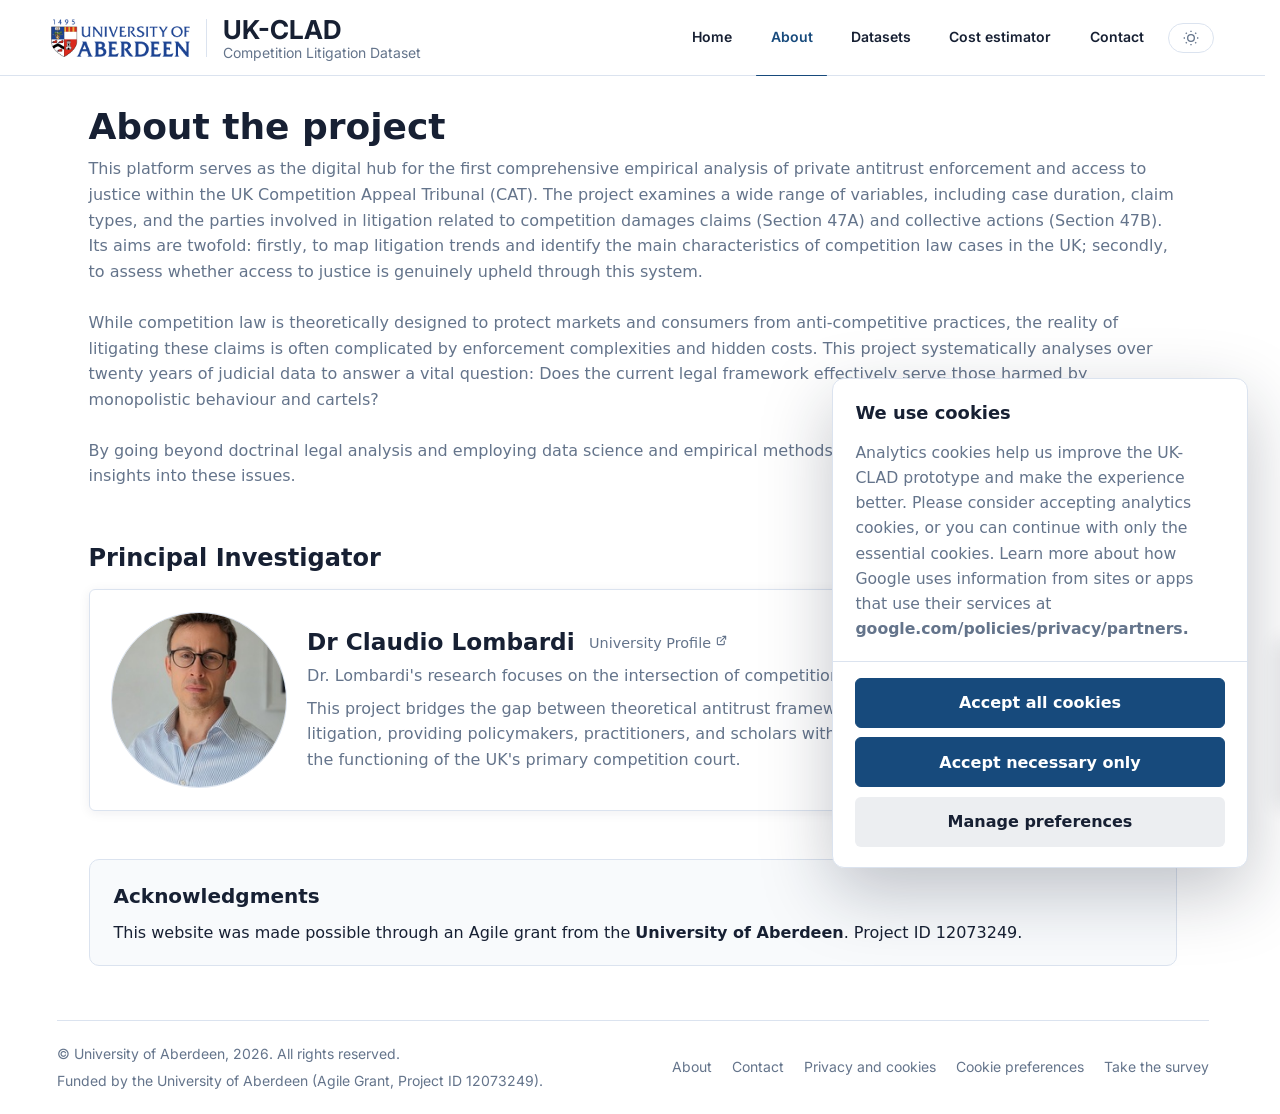
==== commit 65383647: "deploy: update demo snapshot - Source snapshot: Aberdeen-Software-Factory/ECLAJ tag demo-2026-06-19-" ====
--- a/pages/about.html
+++ b/pages/about.html
@@ -91,12 +91,15 @@
     <section class="about-hero" aria-labelledby="about-title">
       <h1 id="about-title">About the project</h1>
       <p>
-        lorem ipsum dolor sit amet, consectetur adipiscing elit. Sed do eiusmod tempor incididunt ut labore et dolore
-        magna aliqua. Ut enim ad minim veniam, quis nostrud exercitation ullamco laboris nisi ut aliquip ex ea commodo
-        consequat. Duis aute irure dolor in reprehenderit in voluptate velit esse cillum dolore eu.
+        This platform serves as the digital hub for the first comprehensive empirical analysis of private antitrust enforcement and access to justice within the UK Competition Appeal Tribunal (CAT). The project examines a wide range of variables, including case duration, claim types, and the parties involved in litigation related to competition damages claims (Section 47A) and collective actions (Section 47B). Its aims are twofold: firstly, to map litigation trends and identify the main characteristics of competition law cases in the UK; secondly, to assess whether access to justice is genuinely upheld through this system.
+        <br><br>
+        While competition law is theoretically designed to protect markets and consumers from anti-competitive practices, the reality of litigating these claims is often complicated by enforcement complexities and hidden costs. This project systematically analyses over twenty years of judicial data to answer a vital question: Does the current legal framework effectively serve those harmed by monopolistic behaviour and cartels?
+        <br><br>
+        By going beyond doctrinal legal analysis and employing data science and empirical methods, this research seeks to provide clear insights into these issues.
       </p>
     </section>
 
+    <!--
     <section class="about-card-grid" aria-label="Project details">
       <article class="about-card">
         <h2>Project objectives</h2>
@@ -135,26 +138,26 @@
       </p>
       <button class="resource-action" type="button" disabled>Link coming soon</button>
     </section>
+    -->
 
     <section class="principal-investigator" aria-labelledby="pi-title">
       <div class="section-heading">
-        <span class="resource-label">PROJECT LEADERSHIP</span>
         <h2 id="pi-title">Principal Investigator</h2>
       </div>
 
       <article class="pi-profile-card">
         <img class="pi-profile-image" src="../assets/images/claudio-lombardi.jpeg" alt="Dr Claudio Lombardi">
         <div class="pi-profile-main">
-          <h3>Dr Claudio Lombardi</h3>
-          <p class="person-role">Principal Investigator</p>
-          <p>
-            Lecturer, School of Law, University of Aberdeen, specialising in competition law and policy,
-            regulation of digital platforms, and empirical legal analysis.
-          </p>
+          <h3>Dr Claudio Lombardi <a class="pi-profile-link" href="https://www.abdn.ac.uk/people/claudio.lombardi" target="_blank" rel="noopener noreferrer">University Profile <svg xmlns="http://www.w3.org/2000/svg" width="11" height="11" viewBox="0 0 24 24" fill="none" stroke="currentColor" stroke-width="2.5" stroke-linecap="round" stroke-linejoin="round" aria-hidden="true" style="display:inline;vertical-align:text-top"><path d="M18 13v6a2 2 0 0 1-2 2H5a2 2 0 0 1-2-2V8a2 2 0 0 1 2-2h6"/><polyline points="15 3 21 3 21 9"/><line x1="10" y1="14" x2="21" y2="3"/></svg></a></h3>
+          <p>Dr. Lombardi's research focuses on the intersection of competition law and empirical legal studies.</p>
+          <p>This project bridges the gap between theoretical antitrust frameworks and the financial realities of litigation, providing policymakers, practitioners, and scholars with open-access, data-driven insights into the functioning of the UK's primary competition court.</p>
         </div>
-        <a class="resource-action pi-profile-link" href="https://www.abdn.ac.uk/people/claudio.lombardi"
-          target="_blank" rel="noopener noreferrer">University profile</a>
       </article>
+    </section>
+
+    <section class="home-stat acknowledgement" aria-labelledby="acknowledgement-title">
+      <h2 id="acknowledgement-title">Acknowledgments</h2>
+      <p>This website was made possible through an Agile grant from the <strong>University of Aberdeen</strong>. Project ID 12073249.</p>
     </section>
   </main>
 
@@ -164,6 +167,7 @@
   <script src="../js/navigation.js"></script>
   <script src="../js/footer.js"></script>
   <script src="../js/cookie-consent.js"></script>
+  <script src="../js/analytics.js"></script>
   <script src="../js/survey.js"></script>
 </body>
 
--- a/css/styles.css
+++ b/css/styles.css
@@ -66,7 +66,7 @@
   width: min(100% - 2rem, var(--content-width));
   flex: 1;
   margin: 0 auto;
-  padding: 4rem 0;
+  padding: 2rem;
   animation: page-in 0.28s ease both;
 }
 
@@ -339,7 +339,12 @@
   animation: page-in 0.28s ease both;
 }
 
-.foot-left,
+.foot-left {
+  display: flex;
+  flex-direction: column;
+  gap: 0.25rem;
+}
+
 footer nav {
   display: flex;
   align-items: center;
@@ -576,7 +581,7 @@
 
 .estimator-intro h1 {
   margin-bottom: 0.5rem;
-  font-size: clamp(2rem, 5vw, 3.25rem);
+  font-size: clamp(1.75rem, 3vw, 2.25rem);
   line-height: 1.05;
 }
 
@@ -792,84 +797,126 @@
 
 /* SURVEY CTA */
 
-.survey-float {
+.survey-panel {
   position: fixed;
-  bottom: 34px;
-  left: 24px;
+  right: 0;
+  bottom: 6rem;
   z-index: 9998;
-}
-
-.survey-float-btn {
+  width: 270px;
+  background: var(--color-surface);
+  border: 1px solid var(--color-border);
+  border-right: none;
+  border-radius: 8px 0 0 8px;
+  padding: 1.25rem;
+  box-shadow: -4px 4px 20px rgba(23, 32, 51, 0.1);
+  transform: translateX(100%);
+  transition: transform 0.35s ease;
+}
+
+.survey-panel.is-open {
+  transform: translateX(0);
+}
+
+.survey-panel-close {
+  position: absolute;
+  top: 0.75rem;
+  right: 0.75rem;
+  background: none;
+  border: none;
+  cursor: pointer;
+  color: var(--color-muted);
+  padding: 2px;
   display: flex;
   align-items: center;
-  width: 178px;
-  height: 48px;
-  overflow: hidden;
-  border-radius: 28px;
+  justify-content: center;
+}
+
+.survey-panel-close:hover {
+  color: var(--color-text);
+}
+
+.survey-panel-heading {
+  font-weight: 700;
+  font-size: 0.95rem;
+  margin-bottom: 0.35rem;
+  padding-right: 1.5rem;
+}
+
+.survey-panel-body {
+  font-size: 0.85rem;
+  color: var(--color-muted);
+  margin-bottom: 1rem;
+}
+
+.survey-panel-btn {
+  display: inline-flex;
+  align-items: center;
+  padding: 0.45rem 0.85rem;
   background: var(--color-accent);
+  color: #fff;
+  border-radius: 4px;
+  font-size: 0.85rem;
+  font-weight: 700;
+  text-decoration: none;
+}
+
+.survey-panel-btn:hover {
+  opacity: 0.88;
+}
+
+.survey-tab {
+  position: fixed;
+  right: 0;
+  bottom: 6rem;
+  z-index: 9997;
+  writing-mode: vertical-rl;
+  text-orientation: mixed;
+  padding: 0.65rem 0.4rem;
+  background: var(--color-accent);
+  border: none;
+  border-radius: 6px 0 0 6px;
+  font-size: 0.75rem;
+  font-weight: 600;
   color: #ffffff;
-  text-decoration: none;
-  white-space: nowrap;
-  box-shadow: 0 4px 16px rgba(23, 32, 51, 0.18);
-  transition: box-shadow 0.2s ease, transform 0.2s ease;
-}
-
-.survey-float-btn:hover,
-.survey-float-btn:focus-visible {
-  box-shadow: 0 6px 20px rgba(23, 32, 51, 0.22);
-  transform: scale(1.06);
-}
-
-.survey-float-btn:focus-visible,
+  cursor: pointer;
+  box-shadow: -2px 2px 8px rgba(23, 32, 51, 0.15);
+  opacity: 0;
+  pointer-events: none;
+  transform: translateX(100%);
+  transition: opacity 0.2s ease, transform 0.2s ease;
+}
+
+.survey-tab.is-visible {
+  opacity: 1;
+  pointer-events: auto;
+  transform: translateX(0);
+}
+
+.survey-tab:hover {
+  opacity: 0.88;
+}
+
+.survey-tab-text {
+  display: block;
+  transform: rotate(180deg);
+  color: #ffffff;
+}
+
+.survey-panel-btn:focus-visible,
 .contact-survey-link:focus-visible {
   outline: 3px solid color-mix(in srgb, var(--color-accent) 28%, transparent);
   outline-offset: 3px;
 }
 
-.survey-float-icon {
-  display: flex;
-  flex-shrink: 0;
-  align-items: center;
-  justify-content: center;
-  width: 48px;
-  height: 48px;
-}
-
-.survey-float-label {
-  padding-right: 18px;
-  font-size: 0.86rem;
-  font-weight: 700;
-}
-
-@keyframes survey-nudge {
-  0% {
-    transform: translateY(0);
-    box-shadow: 0 4px 16px rgba(23, 32, 51, 0.18), 0 0 0 0 color-mix(in srgb, var(--color-accent) 58%, transparent);
-  }
-
-  25% {
-    transform: translateY(-8px);
-    box-shadow: 0 8px 24px rgba(23, 32, 51, 0.22), 0 0 0 8px color-mix(in srgb, var(--color-accent) 28%, transparent);
-  }
-
-  50% {
-    transform: translateY(0);
-    box-shadow: 0 4px 16px rgba(23, 32, 51, 0.18), 0 0 0 16px transparent;
-  }
-
-  75% {
-    transform: translateY(-4px);
-    box-shadow: 0 6px 20px rgba(23, 32, 51, 0.2), 0 0 0 0 transparent;
-  }
-
-  100% {
-    transform: translateY(0);
-    box-shadow: 0 4px 16px rgba(23, 32, 51, 0.18), 0 0 0 0 transparent;
-  }
-}
-
-.survey-float-btn--nudge {
-  animation: survey-nudge 0.9s ease-in-out 3;
+.contact-survey-link {
+  justify-self: flex-start;
+}
+
+@media (max-width: 520px) {
+  .survey-panel {
+    width: 240px;
+    bottom: 4.5rem;
+  }
 }
 
 /* ABOUT PAGE */
@@ -880,12 +927,16 @@
 }
 
 .about-hero {
-  max-width: 48rem;
+  max-width: 100%;
+}
+
+.acknowledgement h2 {
+  font-size: 1.25rem;
 }
 
 .about-hero h1 {
   margin-bottom: 0.65rem;
-  font-size: clamp(2rem, 5vw, 3.25rem);
+  font-size: clamp(1.75rem, 3vw, 2.25rem);
   line-height: 1.05;
 }
 
@@ -894,6 +945,7 @@
 .pi-profile-card p {
   color: var(--color-muted);
 }
+
 
 .about-card-grid {
   display: grid;
@@ -984,9 +1036,10 @@
 
 .pi-profile-card {
   display: grid;
-  grid-template-columns: 11rem minmax(0, 1fr) auto;
+  grid-template-columns: 11rem minmax(0, 1fr);
   gap: 1.25rem;
   align-items: center;
+  box-shadow: 0 2px 12px rgba(23, 32, 51, 0.07);
 }
 
 .pi-profile-image {
@@ -1016,12 +1069,25 @@
 }
 
 .pi-profile-card p {
-  max-width: 44rem;
+  max-width: 100%;
 }
 
 .pi-profile-link {
+  background: none;
+  border: none;
+  color: var(--color-muted);
+  font-size: 0.9rem;
+  font-weight: 400;
+  padding: 0;
   margin-top: 0;
+  margin-left: 0.4rem;
   white-space: nowrap;
+  text-decoration: none;
+  vertical-align: middle;
+}
+
+.pi-profile-link:hover {
+  color: var(--color-accent);
 }
 
 /* CONTACT PAGE */
@@ -1038,8 +1104,8 @@
 
 .contact-hero h1 {
   margin-bottom: 0.65rem;
-  font-size: clamp(1.9rem, 4vw, 2.65rem);
-  line-height: 1.1;
+  font-size: clamp(1.75rem, 3vw, 2.25rem);
+  line-height: 1.05;
 }
 
 .contact-hero p,
@@ -1075,10 +1141,6 @@
   font-size: 0.94rem;
 }
 
-.contact-survey-link {
-  justify-self: flex-start;
-}
-
 /* PRIVACY PAGE */
 
 .privacy-page {
@@ -1090,8 +1152,8 @@
 
 .privacy-hero h1 {
   margin-bottom: 0.65rem;
-  font-size: clamp(1.9rem, 4vw, 2.65rem);
-  line-height: 1.1;
+  font-size: clamp(1.75rem, 3vw, 2.25rem);
+  line-height: 1.05;
 }
 
 .privacy-hero p,
@@ -1176,8 +1238,13 @@
 
 .cookie-banner-actions {
   display: grid;
+  justify-content: stretch;
   border-top: 1px solid var(--color-border);
   padding: 1rem 1.4rem 1.25rem;
+}
+
+.cookie-banner-actions .cookie-button {
+  width: 100%;
 }
 
 .cookie-button {
@@ -1472,7 +1539,7 @@
 
 .datasets-hero h1 {
   margin-bottom: 0.65rem;
-  font-size: clamp(2rem, 5vw, 3.25rem);
+  font-size: clamp(1.75rem, 3vw, 2.25rem);
   line-height: 1.05;
 }
 
@@ -1885,28 +1952,6 @@
     gap: 2rem;
   }
 
-  .survey-float {
-    right: 1rem;
-    bottom: 4.25rem;
-    left: 1rem;
-  }
-
-  .survey-float-btn {
-    width: 100%;
-    max-width: 11rem;
-    height: 44px;
-  }
-
-  .survey-float-icon {
-    width: 44px;
-    height: 44px;
-  }
-
-  .survey-float-label {
-    font-size: 0.84rem;
-    padding-right: 0.85rem;
-  }
-
   .datasets-image-placeholder,
   .about-card,
   .contact-card,
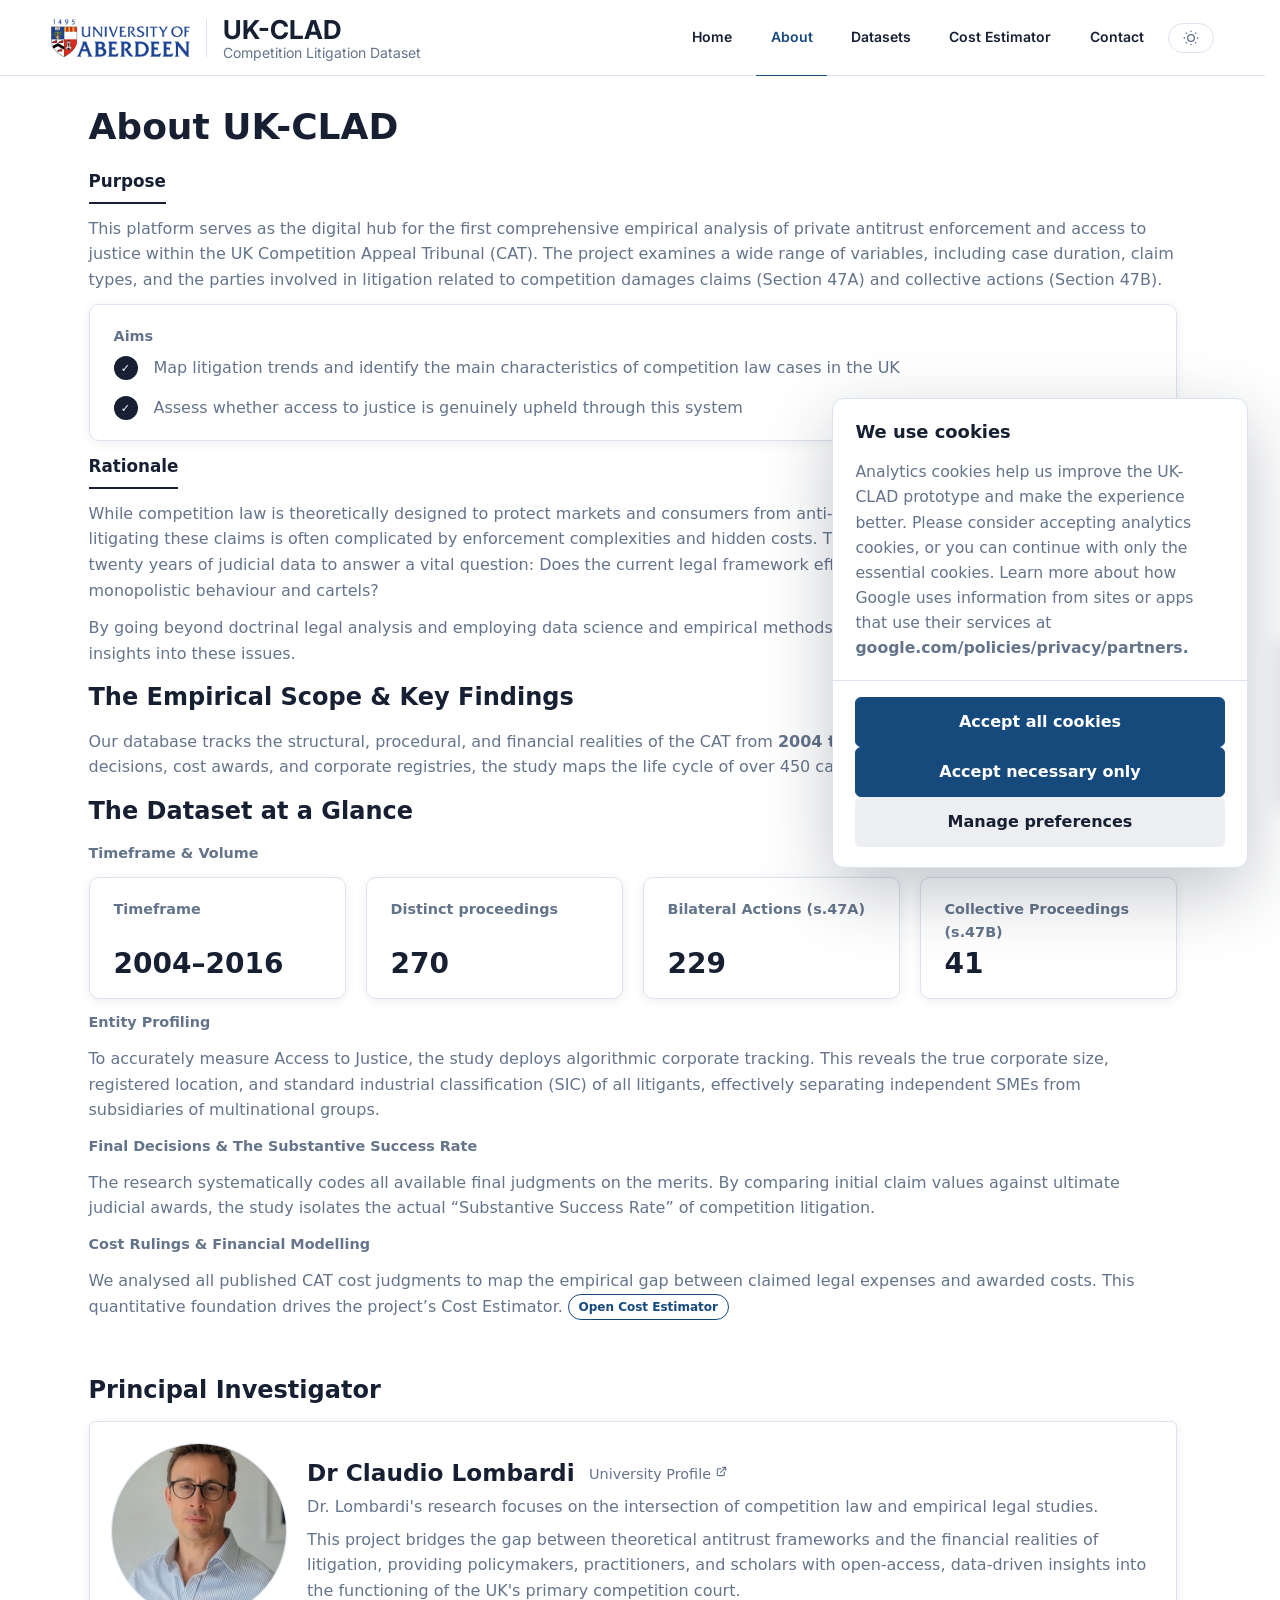
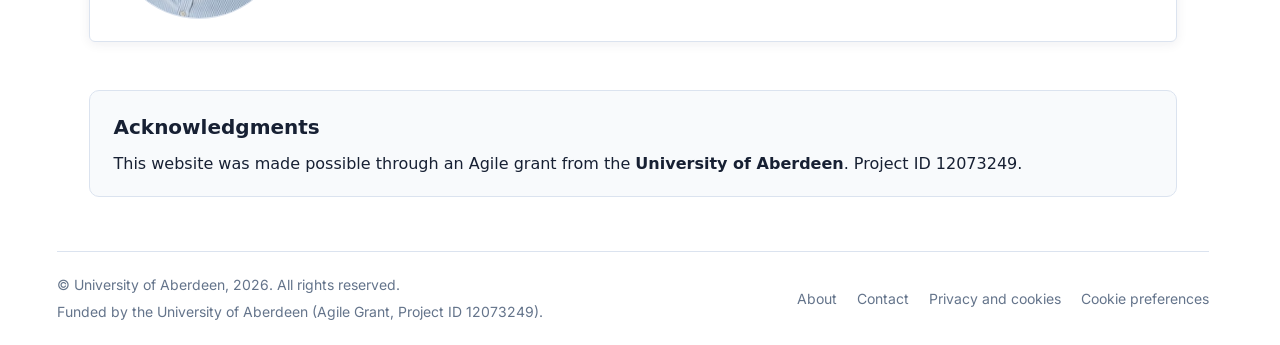
==== commit c5b1414e: "deploy: update demo snapshot - Source snapshot: Aberdeen-Software-Factory/ECLAJ tag demo-2026-06-20-" ====
--- a/pages/about.html
+++ b/pages/about.html
@@ -29,7 +29,7 @@
       <a href="../index.html">Home</a>
       <a href="about.html" aria-current="page">About</a>
       <a href="datasets.html">Datasets</a>
-      <a href="cost-estimator.html">Cost estimator</a>
+      <a href="cost-estimator.html">Cost Estimator</a>
       <a href="contact.html">Contact</a>
       <button class="tbtn theme-toggle" id="tbtn" type="button" aria-label="Toggle theme">
         <svg class="tbtn-sun" viewBox="0 0 24 24" fill="none" stroke="currentColor" stroke-width="2" width="14"
@@ -63,7 +63,7 @@
       <li><a href="../index.html">Home</a></li>
       <li><a href="about.html" aria-current="page">About</a></li>
       <li><a href="datasets.html">Datasets</a></li>
-      <li><a href="cost-estimator.html">Cost estimator</a></li>
+      <li><a href="cost-estimator.html">Cost Estimator</a></li>
       <li><a href="contact.html">Contact</a></li>
     </ul>
     <button class="tbtn theme-toggle mobile-theme-toggle" type="button" aria-label="Toggle theme">
@@ -88,15 +88,48 @@
   </div>
 
   <main class="page-shell about-page">
-    <section class="about-hero" aria-labelledby="about-title">
-      <h1 id="about-title">About the project</h1>
-      <p>
-        This platform serves as the digital hub for the first comprehensive empirical analysis of private antitrust enforcement and access to justice within the UK Competition Appeal Tribunal (CAT). The project examines a wide range of variables, including case duration, claim types, and the parties involved in litigation related to competition damages claims (Section 47A) and collective actions (Section 47B). Its aims are twofold: firstly, to map litigation trends and identify the main characteristics of competition law cases in the UK; secondly, to assess whether access to justice is genuinely upheld through this system.
-        <br><br>
-        While competition law is theoretically designed to protect markets and consumers from anti-competitive practices, the reality of litigating these claims is often complicated by enforcement complexities and hidden costs. This project systematically analyses over twenty years of judicial data to answer a vital question: Does the current legal framework effectively serve those harmed by monopolistic behaviour and cartels?
-        <br><br>
-        By going beyond doctrinal legal analysis and employing data science and empirical methods, this research seeks to provide clear insights into these issues.
-      </p>
+    <section class="content-grid" aria-labelledby="about-title">
+      <h1 id="about-title">About UK-CLAD</h1>
+      <div class="topic-label">Purpose</div>
+      <p>This platform serves as the digital hub for the first comprehensive empirical analysis of private antitrust enforcement and access to justice within the UK Competition Appeal Tribunal (CAT). The project examines a wide range of variables, including case duration, claim types, and the parties involved in litigation related to competition damages claims (Section 47A) and collective actions (Section 47B).</p>
+      <div class="data-card">
+        <p class="stat-label">Aims</p>
+        <ul class="aims-list">
+          <li>Map litigation trends and identify the main characteristics of competition law cases in the UK</li>
+          <li>Assess whether access to justice is genuinely upheld through this system</li>
+        </ul>
+      </div>
+      <div class="topic-label">Rationale</div>
+      <p>While competition law is theoretically designed to protect markets and consumers from anti-competitive practices, the reality of litigating these claims is often complicated by enforcement complexities and hidden costs. This project systematically analyses over twenty years of judicial data to answer a vital question: Does the current legal framework effectively serve those harmed by monopolistic behaviour and cartels?</p>
+      <p>By going beyond doctrinal legal analysis and employing data science and empirical methods, this research seeks to provide clear insights into these issues.</p>
+      <h2 id="empirical-scope-title">The Empirical Scope &amp; Key Findings</h2>
+      <p>Our database tracks the structural, procedural, and financial realities of the CAT from <strong>2004 to 2025</strong>. By coding unstructured judicial decisions, cost awards, and corporate registries, the study maps the life cycle of over 450 cases.</p>
+      <h2>The Dataset at a Glance</h2>
+      <p class="stat-label">Timeframe &amp; Volume</p>
+      <div class="stat-grid">
+        <div class="data-card stat-card">
+          <span class="stat-label">Timeframe</span>
+          <span class="stat-number">2004–<span class="stat-counter" data-target="2025" data-start="2004">2025</span></span>
+        </div>
+        <div class="data-card stat-card">
+          <span class="stat-label">Distinct proceedings</span>
+          <span class="stat-number stat-counter" data-target="454" data-start="0">454</span>
+        </div>
+        <div class="data-card stat-card">
+          <span class="stat-label">Bilateral Actions (s.47A)</span>
+          <span class="stat-number stat-counter" data-target="385" data-start="0">385</span>
+        </div>
+        <div class="data-card stat-card">
+          <span class="stat-label">Collective Proceedings (s.47B)</span>
+          <span class="stat-number stat-counter" data-target="69" data-start="0">69</span>
+        </div>
+      </div>
+      <p class="stat-label">Entity Profiling</p>
+      <p>To accurately measure Access to Justice, the study deploys algorithmic corporate tracking. This reveals the true corporate size, registered location, and standard industrial classification (SIC) of all litigants, effectively separating independent SMEs from subsidiaries of multinational groups.</p>
+      <p class="stat-label">Final Decisions &amp; The Substantive Success Rate</p>
+      <p>The research systematically codes all available final judgments on the merits. By comparing initial claim values against ultimate judicial awards, the study isolates the actual &#8220;Substantive Success Rate&#8221; of competition litigation.</p>
+      <p class="stat-label">Cost Rulings &amp; Financial Modelling</p>
+      <p>We analysed all published CAT cost judgments to map the empirical gap between claimed legal expenses and awarded costs. This quantitative foundation drives the project&#8217;s Cost Estimator. <a href="cost-estimator.html" class="estimator-link">Open Cost Estimator</a></p>
     </section>
 
     <!--
@@ -145,17 +178,17 @@
         <h2 id="pi-title">Principal Investigator</h2>
       </div>
 
-      <article class="pi-profile-card">
-        <img class="pi-profile-image" src="../assets/images/claudio-lombardi.jpeg" alt="Dr Claudio Lombardi">
-        <div class="pi-profile-main">
-          <h3>Dr Claudio Lombardi <a class="pi-profile-link" href="https://www.abdn.ac.uk/people/claudio.lombardi" target="_blank" rel="noopener noreferrer">University Profile <svg xmlns="http://www.w3.org/2000/svg" width="11" height="11" viewBox="0 0 24 24" fill="none" stroke="currentColor" stroke-width="2.5" stroke-linecap="round" stroke-linejoin="round" aria-hidden="true" style="display:inline;vertical-align:text-top"><path d="M18 13v6a2 2 0 0 1-2 2H5a2 2 0 0 1-2-2V8a2 2 0 0 1 2-2h6"/><polyline points="15 3 21 3 21 9"/><line x1="10" y1="14" x2="21" y2="3"/></svg></a></h3>
+      <article class="profile-card">
+        <img class="profile-image" src="../assets/images/claudio-lombardi.jpeg" alt="Dr Claudio Lombardi">
+        <div class="profile-main">
+          <h3>Dr Claudio Lombardi <a class="profile-link" href="https://www.abdn.ac.uk/people/claudio.lombardi" target="_blank" rel="noopener noreferrer">University Profile <svg xmlns="http://www.w3.org/2000/svg" width="11" height="11" viewBox="0 0 24 24" fill="none" stroke="currentColor" stroke-width="2.5" stroke-linecap="round" stroke-linejoin="round" aria-hidden="true" style="display:inline;vertical-align:text-top"><path d="M18 13v6a2 2 0 0 1-2 2H5a2 2 0 0 1-2-2V8a2 2 0 0 1 2-2h6"/><polyline points="15 3 21 3 21 9"/><line x1="10" y1="14" x2="21" y2="3"/></svg></a></h3>
           <p>Dr. Lombardi's research focuses on the intersection of competition law and empirical legal studies.</p>
           <p>This project bridges the gap between theoretical antitrust frameworks and the financial realities of litigation, providing policymakers, practitioners, and scholars with open-access, data-driven insights into the functioning of the UK's primary competition court.</p>
         </div>
       </article>
     </section>
 
-    <section class="home-stat acknowledgement" aria-labelledby="acknowledgement-title">
+    <section class="acknowledgement" aria-labelledby="acknowledgement-title">
       <h2 id="acknowledgement-title">Acknowledgments</h2>
       <p>This website was made possible through an Agile grant from the <strong>University of Aberdeen</strong>. Project ID 12073249.</p>
     </section>
--- a/css/styles.css
+++ b/css/styles.css
@@ -162,7 +162,6 @@
   position: relative;
   transition: color 0.15s ease;
 }
-
 
 .site-nav a::after {
   content: "";
@@ -395,27 +394,6 @@
   outline: 2px solid var(--color-accent);
   outline-offset: 3px;
 }
-.foot-sep {
-  color: var(--color-border);
-}
-
-.foot-logo {
-  height: 32px;
-  width: 150px;
-  object-fit: contain;
-}
-
-.foot-logo-dark {
-  display: none;
-}
-
-[data-theme="dark"] .foot-logo-light {
-  display: none;
-}
-
-[data-theme="dark"] .foot-logo-dark {
-  display: block;
-}
 
 /* HOME PAGE */
 
@@ -535,29 +513,30 @@
   margin-bottom: 1.5rem;
 }
 
-.home-stats {
+.data-cards {
   display: grid;
   grid-template-columns: repeat(4, 1fr);
   gap: 1.5rem;
 }
 
-.home-stat {
-  background: var(--color-background);
+.data-card {
+  background: var(--color-surface);
   border: 1px solid var(--color-border);
   border-radius: 10px;
   padding: 1.25rem 1.5rem;
   display: flex;
   flex-direction: column;
   gap: 0.5rem;
-}
-
-.home-stat-label {
+  box-shadow: 0 2px 12px rgba(23, 32, 51, 0.07);
+}
+
+.data-card-label {
   font-size: var(--home-compact-size);
   font-weight: 600;
   color: var(--color-text);
 }
 
-.home-stat-value {
+.data-card-value {
   font-size: var(--home-compact-size);
   color: var(--color-muted);
 }
@@ -565,27 +544,12 @@
 @media (max-width: 900px) {
   .home-hero { grid-template-columns: 1fr; }
   .home-cards { grid-template-columns: 1fr; }
-  .home-stats { grid-template-columns: repeat(2, 1fr); }
-}
-
-@media (max-width: 520px) {
-  .home-stats { grid-template-columns: 1fr; }
+  .data-cards { grid-template-columns: repeat(2, 1fr); }
 }
 
 /* COST ESTIMATOR */
 
-.estimator-intro {
-  max-width: 44rem;
-  margin-bottom: 1.75rem;
-}
-
-.estimator-intro h1 {
-  margin-bottom: 0.5rem;
-  font-size: clamp(1.75rem, 3vw, 2.25rem);
-  line-height: 1.05;
-}
-
-.estimator-intro p,
+
 .estimator-panel p {
   color: var(--color-muted);
 }
@@ -912,13 +876,6 @@
   justify-self: flex-start;
 }
 
-@media (max-width: 520px) {
-  .survey-panel {
-    width: 240px;
-    bottom: 4.5rem;
-  }
-}
-
 /* ABOUT PAGE */
 
 .about-page {
@@ -926,23 +883,75 @@
   gap: 3rem;
 }
 
-.about-hero {
+.content-grid {
   max-width: 100%;
+  display: grid;
+  gap: 0.75rem;
+}
+
+
+.acknowledgement {
+  background: var(--color-background);
+  border: 1px solid var(--color-border);
+  border-radius: 10px;
+  padding: 1.25rem 1.5rem;
+  display: flex;
+  flex-direction: column;
+  gap: 0.5rem;
 }
 
 .acknowledgement h2 {
   font-size: 1.25rem;
 }
 
-.about-hero h1 {
+.stat-grid {
+  display: grid;
+  grid-template-columns: repeat(4, minmax(0, 1fr));
+  gap: 1.25rem;
+}
+
+@media (max-width: 380px) {
+  .stat-grid { grid-template-columns: 1fr; }
+}
+
+.stat-card {
+  display: flex;
+  flex-direction: column;
+  gap: 0.35rem;
+  justify-content: space-between;
+}
+
+.stat-label {
+  font-size: 0.9rem;
+  font-weight: 600;
+  color: var(--color-muted);
+}
+
+.topic-label {
+  font-size: 1.05rem;
+  font-weight: 700;
+  color: var(--color-text);
+  width: fit-content;
+  padding-bottom: 0.4rem;
+  border-bottom: 2.5px solid var(--color-text);
+}
+
+.stat-number {
+  font-size: 1.75rem;
+  font-weight: 700;
+  line-height: 1;
+  color: var(--color-text);
+}
+
+.content-grid h1 {
   margin-bottom: 0.65rem;
   font-size: clamp(1.75rem, 3vw, 2.25rem);
   line-height: 1.05;
 }
 
-.about-hero p,
+.content-grid p,
 .about-card p,
-.pi-profile-card p {
+.profile-card p {
   color: var(--color-muted);
 }
 
@@ -954,11 +963,19 @@
 }
 
 .about-card,
-.pi-profile-card {
+.profile-card {
   border: 1px solid var(--color-border);
   border-radius: 6px;
   background: var(--color-surface);
   padding: 1.35rem;
+}
+
+.profile-card {
+  display: grid;
+  grid-template-columns: 11rem minmax(0, 1fr);
+  gap: 1.25rem;
+  align-items: center;
+  box-shadow: 0 2px 12px rgba(23, 32, 51, 0.07);
 }
 
 .about-card h2,
@@ -981,9 +998,6 @@
   gap: 0.65rem;
   margin: 0;
   padding: 0;
-}
-
-.objective-list {
   list-style: none;
 }
 
@@ -996,6 +1010,51 @@
   font-weight: 700;
   line-height: 1.35;
   padding: 0.65rem 0.75rem;
+}
+
+/* Cost Estimator link */
+.estimator-link {
+  display: inline-block;
+  font-size: 0.75rem;
+  font-weight: 600;
+  color: var(--color-accent);
+  border: 1.5px solid var(--color-accent);
+  border-radius: 999px;
+  padding: 0.15rem 0.6rem;
+  text-decoration: none;
+  vertical-align: middle;
+}
+.estimator-link:hover { background: color-mix(in srgb, var(--color-accent) 8%, transparent); }
+
+.aims-list {
+  list-style: none;
+  padding: 0;
+  margin: 0;
+  display: grid;
+  gap: 1rem;
+}
+
+.aims-list li {
+  display: flex;
+  align-items: center;
+  gap: 1rem;
+  color: var(--color-muted);
+  line-height: 1.4;
+}
+
+.aims-list li::before {
+  content: "✓";
+  flex-shrink: 0;
+  width: 1.5rem;
+  height: 1.5rem;
+  border-radius: 50%;
+  background: var(--color-text);
+  color: #ffffff;
+  display: flex;
+  align-items: center;
+  justify-content: center;
+  font-size: 0.7rem;
+  font-weight: 700;
 }
 
 .method-placeholder {
@@ -1034,15 +1093,7 @@
   line-height: 1.25;
 }
 
-.pi-profile-card {
-  display: grid;
-  grid-template-columns: 11rem minmax(0, 1fr);
-  gap: 1.25rem;
-  align-items: center;
-  box-shadow: 0 2px 12px rgba(23, 32, 51, 0.07);
-}
-
-.pi-profile-image {
+.profile-image {
   width: 100%;
   max-width: 11rem;
   aspect-ratio: 1;
@@ -1051,28 +1102,23 @@
   object-fit: cover;
 }
 
-.pi-profile-main {
+.profile-main {
   display: grid;
   gap: 0.45rem;
 }
 
-.pi-profile-card h3 {
+.profile-card h3 {
   margin: 0;
   font-size: 1.45rem;
   line-height: 1.2;
 }
 
-.person-role {
-  margin-top: 0.15rem;
-  font-size: 0.82rem;
-  font-weight: 700;
-}
-
-.pi-profile-card p {
+
+.profile-card p {
   max-width: 100%;
 }
 
-.pi-profile-link {
+.profile-link {
   background: none;
   border: none;
   color: var(--color-muted);
@@ -1086,7 +1132,7 @@
   vertical-align: middle;
 }
 
-.pi-profile-link:hover {
+.profile-link:hover {
   color: var(--color-accent);
 }
 
@@ -1098,17 +1144,6 @@
   gap: 1.25rem;
 }
 
-.contact-hero {
-  max-width: 42rem;
-}
-
-.contact-hero h1 {
-  margin-bottom: 0.65rem;
-  font-size: clamp(1.75rem, 3vw, 2.25rem);
-  line-height: 1.05;
-}
-
-.contact-hero p,
 .contact-card p {
   color: var(--color-muted);
 }
@@ -1150,13 +1185,6 @@
   max-width: 50rem;
 }
 
-.privacy-hero h1 {
-  margin-bottom: 0.65rem;
-  font-size: clamp(1.75rem, 3vw, 2.25rem);
-  line-height: 1.05;
-}
-
-.privacy-hero p,
 .privacy-section p {
   color: var(--color-muted);
 }
@@ -1228,14 +1256,6 @@
   font-size: 0.98rem;
 }
 
-.cookie-banner-actions,
-.cookie-preferences-actions {
-  display: flex;
-  flex-wrap: wrap;
-  gap: 0.6rem;
-  justify-content: flex-end;
-}
-
 .cookie-banner-actions {
   display: grid;
   justify-content: stretch;
@@ -1263,7 +1283,6 @@
 }
 
 .cookie-button-secondary,
-.cookie-button-link,
 .cookie-button-muted,
 .cookie-icon-button,
 .cookie-switch {
@@ -1275,10 +1294,6 @@
   border-color: var(--cookie-control-bg);
   background: var(--cookie-control-bg);
   color: var(--cookie-control-text);
-}
-
-.cookie-button-link {
-  color: var(--color-accent);
 }
 
 .cookie-button-muted {
@@ -1526,41 +1541,12 @@
 
 /* Datasets hero */
 
-.datasets-hero {
-  display: grid;
-  grid-template-columns: minmax(0, 1fr) minmax(21rem, 0.52fr);
-  gap: 2rem;
-  align-items: start;
-}
-
-.datasets-hero-copy {
-  max-width: 48rem;
-}
-
-.datasets-hero h1 {
-  margin-bottom: 0.65rem;
-  font-size: clamp(1.75rem, 3vw, 2.25rem);
-  line-height: 1.05;
-}
-
-.datasets-hero p,
+
 .resource-card p,
 .datasets-panel-placeholder p {
   color: var(--color-muted);
 }
 
-.datasets-image-placeholder {
-  display: grid;
-  min-height: 13.5rem;
-  place-items: center;
-  border: 1px dashed color-mix(in srgb, var(--color-accent) 34%, var(--color-border));
-  border-radius: 6px;
-  background: color-mix(in srgb, var(--color-accent) 5%, var(--color-surface));
-  color: var(--color-muted);
-  font-size: 0.95rem;
-  font-weight: 700;
-  padding: 1.35rem;
-}
 
 /* Top resource cards */
 
@@ -1579,9 +1565,6 @@
   gap: 1.25rem;
 }
 
-.resource-grid-two {
-  grid-template-columns: repeat(2, minmax(0, 1fr));
-}
 
 .resource-grid-single {
   grid-template-columns: minmax(0, 1fr);
@@ -1647,10 +1630,6 @@
   cursor: not-allowed;
 }
 
-.resource-note {
-  margin-top: 0.75rem;
-  font-size: 0.82rem;
-}
 
 /* Dataset downloads table */
 
@@ -1658,13 +1637,6 @@
   min-width: 0;
 }
 
-.dataset-downloads h2 {
-  display: inline-block;
-  margin-bottom: 1.25rem;
-  border-bottom: 3px solid var(--color-accent);
-  font-size: 1.55rem;
-  line-height: 1.1;
-}
 
 .dataset-downloads-table-wrap {
   width: 100%;
@@ -1884,16 +1856,15 @@
     gap: 1.5rem;
   }
 
-  .datasets-hero,
   .about-card-grid,
   .contact-grid,
   .resource-grid,
   .datasets-detail-grid,
-  .pi-profile-card {
+  .profile-card {
     grid-template-columns: 1fr;
   }
 
-  .pi-profile-link {
+  .profile-link {
     justify-self: start;
   }
 
@@ -1903,6 +1874,8 @@
 }
 
 @media (max-width: 700px) {
+  .stat-grid { grid-template-columns: repeat(2, 1fr); }
+
   .foot-inner {
     flex-direction: column;
     text-align: center;
@@ -1942,6 +1915,8 @@
 }
 
 @media (max-width: 520px) {
+  .data-cards { grid-template-columns: 1fr; }
+  .survey-panel { width: 240px; bottom: 4.5rem; }
   .estimator-panel { padding: 1.15rem; }
 
   .datasets-page {
@@ -1952,10 +1927,9 @@
     gap: 2rem;
   }
 
-  .datasets-image-placeholder,
   .about-card,
   .contact-card,
-  .pi-profile-card,
+  .profile-card,
   .resource-card,
   .datasets-panel {
     padding: 1.1rem;
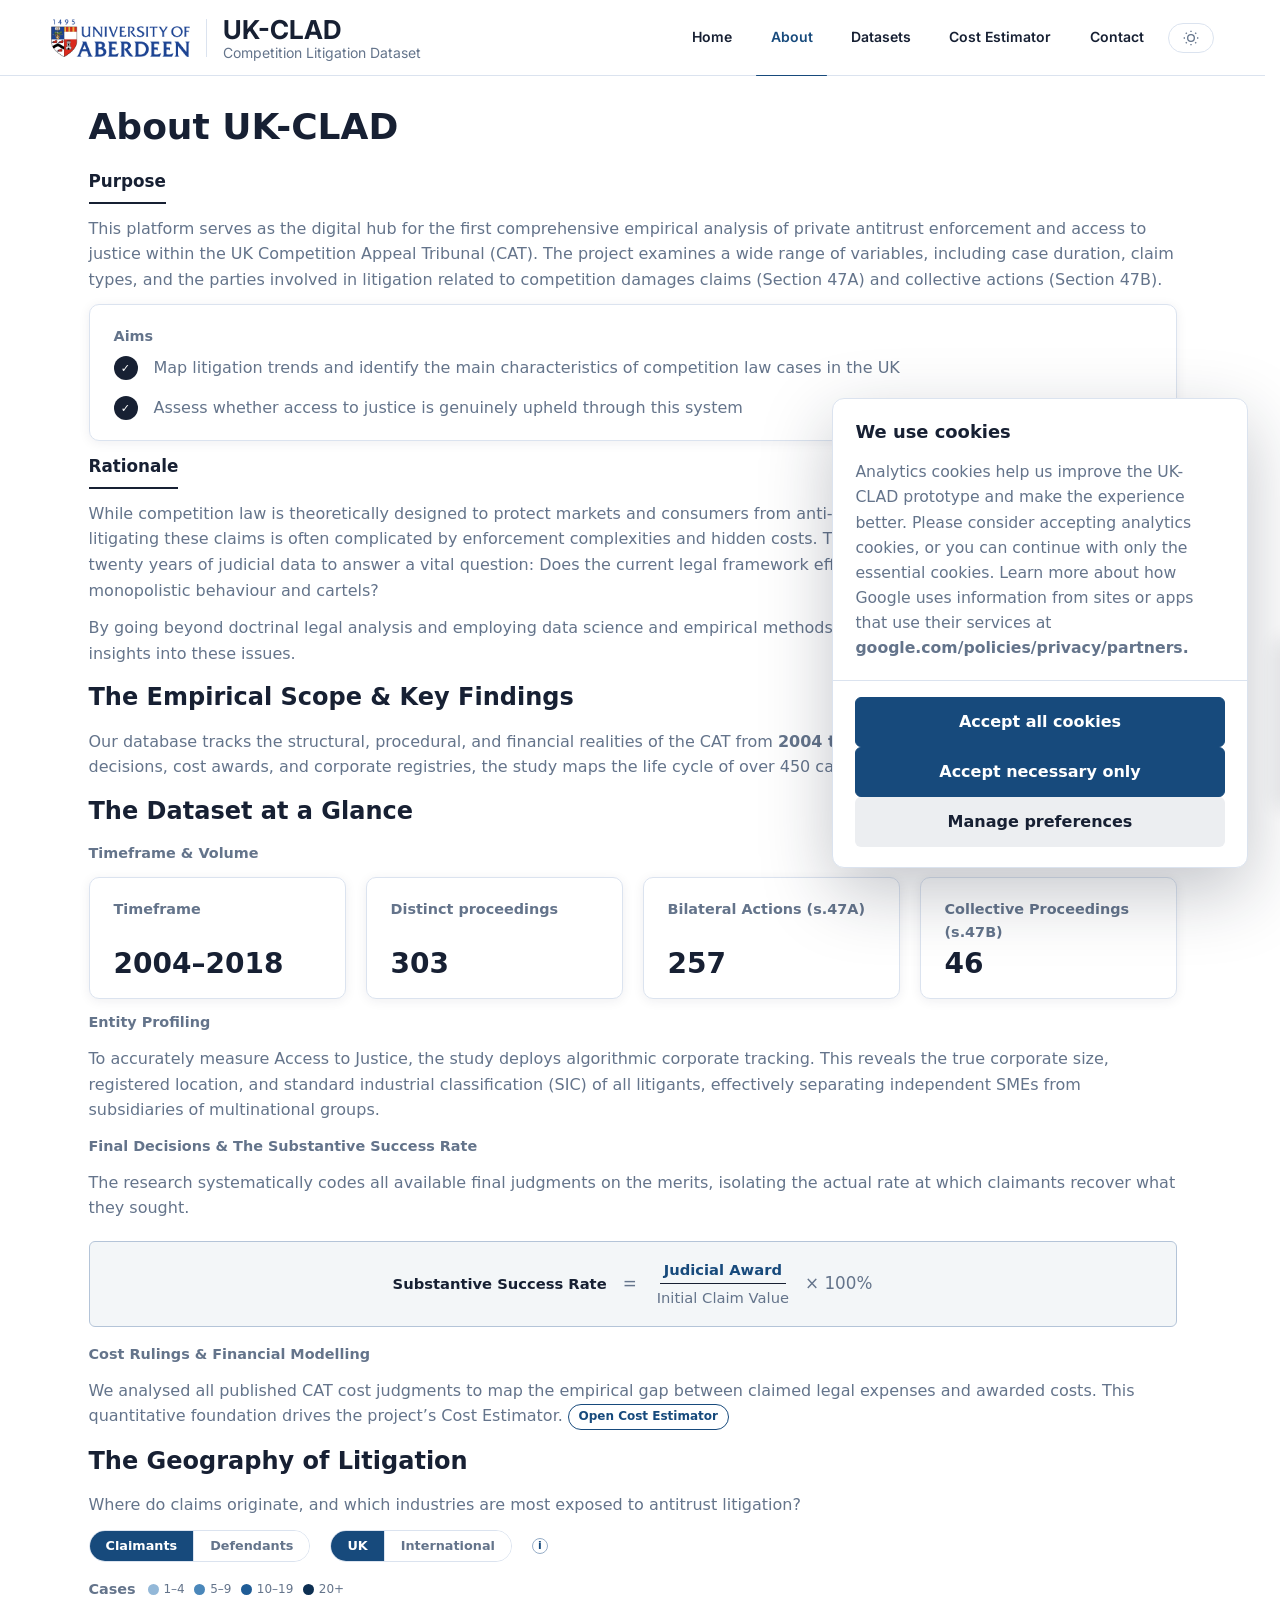
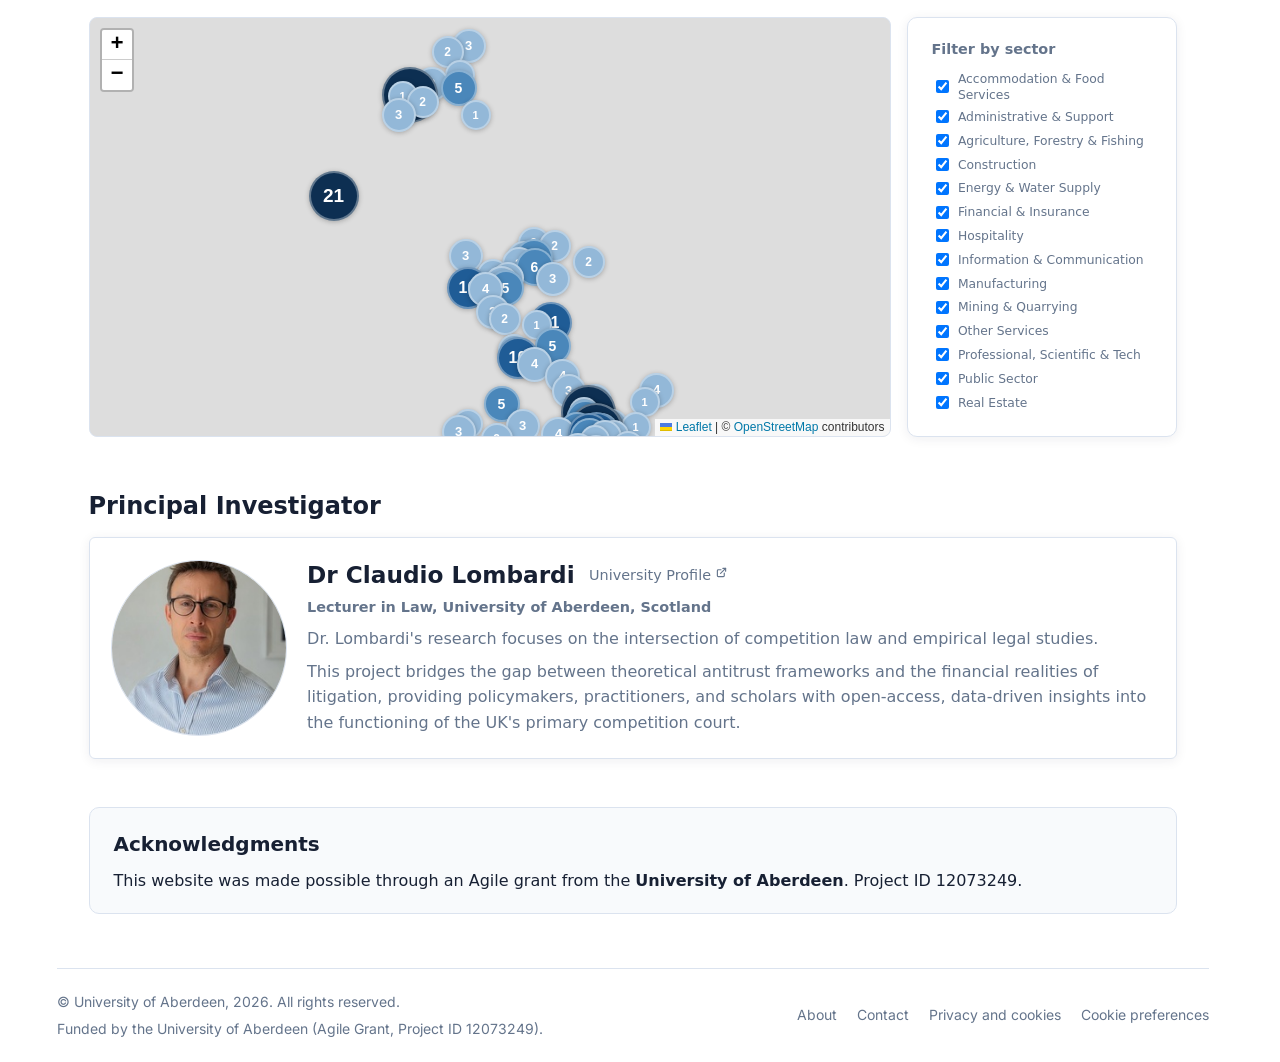
==== commit eabad479: "deploy: update demo snapshot - Source snapshot: Aberdeen-Software-Factory/ECLAJ tag demo-2026-06-22-" ====
--- a/pages/about.html
+++ b/pages/about.html
@@ -9,6 +9,7 @@
   <link rel="preconnect" href="https://fonts.gstatic.com" crossorigin>
   <link href="https://fonts.googleapis.com/css2?family=Inter:wght@400;600;700&display=swap" rel="stylesheet">
   <link rel="stylesheet" href="../css/styles.css">
+  <link rel="stylesheet" href="../css/leaflet.css">
 </head>
 
 <body>
@@ -127,9 +128,48 @@
       <p class="stat-label">Entity Profiling</p>
       <p>To accurately measure Access to Justice, the study deploys algorithmic corporate tracking. This reveals the true corporate size, registered location, and standard industrial classification (SIC) of all litigants, effectively separating independent SMEs from subsidiaries of multinational groups.</p>
       <p class="stat-label">Final Decisions &amp; The Substantive Success Rate</p>
-      <p>The research systematically codes all available final judgments on the merits. By comparing initial claim values against ultimate judicial awards, the study isolates the actual &#8220;Substantive Success Rate&#8221; of competition litigation.</p>
+      <p>The research systematically codes all available final judgments on the merits, isolating the actual rate at which claimants recover what they sought.</p>
+      <figure class="formula-block" aria-label="Substantive Success Rate formula">
+        <div class="formula-wrap">
+          <span class="formula-lhs">Substantive Success Rate</span>
+          <span class="formula-op">=</span>
+          <span class="formula-rhs">
+            <span class="formula-frac">
+              <span class="formula-num">Judicial Award</span>
+              <span class="formula-den">Initial Claim Value</span>
+            </span>
+            <span class="formula-op">× 100%</span>
+          </span>
+        </div>
+      </figure>
       <p class="stat-label">Cost Rulings &amp; Financial Modelling</p>
       <p>We analysed all published CAT cost judgments to map the empirical gap between claimed legal expenses and awarded costs. This quantitative foundation drives the project&#8217;s Cost Estimator. <a href="cost-estimator.html" class="estimator-link">Open Cost Estimator</a></p>
+      <h2>The Geography of Litigation</h2>
+      <p>Where do claims originate, and which industries are most exposed to antitrust litigation?</p>
+      <div class="geography-wrap">
+        <div class="geography-controls">
+          <div class="geography-toggle-group" role="group" aria-label="Entity type">
+            <button class="geography-toggle active" data-map-view="claimants" type="button">Claimants</button>
+            <button class="geography-toggle" data-map-view="defendants" type="button">Defendants</button>
+          </div>
+          <div class="geography-toggle-group" role="group" aria-label="Geographic scope">
+            <button class="geography-toggle active" data-map-region="uk" type="button">UK</button>
+            <button class="geography-toggle" data-map-region="international" type="button">International</button>
+          </div>
+          <span class="table-info" tabindex="0" aria-label="Map usage information" data-tooltip="Select Claimants, Defendants, or both. Use the sector checkboxes to filter by industry. Hover over a circle to see a breakdown for that area.">i</span>
+        </div>
+        <div class="geography-legend" aria-label="Map legend">
+          <span class="stat-label">Cases</span>
+          <div id="geography-legend-items"></div>
+        </div>
+        <div class="geography-map-area">
+          <div id="geography-map" aria-label="Interactive map of litigation geography"></div>
+          <aside class="geography-sidebar data-card">
+            <p class="stat-label">Filter by sector</p>
+            <div id="geography-sectors"></div>
+          </aside>
+        </div>
+      </div>
     </section>
 
     <!--
@@ -182,6 +222,7 @@
         <img class="profile-image" src="../assets/images/claudio-lombardi.jpeg" alt="Dr Claudio Lombardi">
         <div class="profile-main">
           <h3>Dr Claudio Lombardi <a class="profile-link" href="https://www.abdn.ac.uk/people/claudio.lombardi" target="_blank" rel="noopener noreferrer">University Profile <svg xmlns="http://www.w3.org/2000/svg" width="11" height="11" viewBox="0 0 24 24" fill="none" stroke="currentColor" stroke-width="2.5" stroke-linecap="round" stroke-linejoin="round" aria-hidden="true" style="display:inline;vertical-align:text-top"><path d="M18 13v6a2 2 0 0 1-2 2H5a2 2 0 0 1-2-2V8a2 2 0 0 1 2-2h6"/><polyline points="15 3 21 3 21 9"/><line x1="10" y1="14" x2="21" y2="3"/></svg></a></h3>
+          <p class="stat-label">Lecturer in Law, University of Aberdeen, Scotland</p>
           <p>Dr. Lombardi's research focuses on the intersection of competition law and empirical legal studies.</p>
           <p>This project bridges the gap between theoretical antitrust frameworks and the financial realities of litigation, providing policymakers, practitioners, and scholars with open-access, data-driven insights into the functioning of the UK's primary competition court.</p>
         </div>
@@ -196,12 +237,15 @@
 
   <div id="site-footer"></div>
 
+  <script src="../js/leaflet.js"></script>
+  <script src="../js/map-data.js"></script>
   <script src="../js/main.js"></script>
   <script src="../js/navigation.js"></script>
   <script src="../js/footer.js"></script>
   <script src="../js/cookie-consent.js"></script>
   <script src="../js/analytics.js"></script>
   <script src="../js/survey.js"></script>
+  <script src="../js/geography-map.js"></script>
 </body>
 
 </html>
--- a/css/styles.css
+++ b/css/styles.css
@@ -1118,6 +1118,62 @@
   max-width: 100%;
 }
 
+.formula-block {
+  margin: 0.5rem 0 0.25rem;
+}
+
+.formula-wrap {
+  display: flex;
+  align-items: center;
+  justify-content: center;
+  gap: 0.75rem 1rem;
+  background: color-mix(in srgb, var(--color-accent) 5%, transparent);
+  border: 1px solid color-mix(in srgb, var(--color-accent) 20%, var(--color-border));
+  border-radius: 6px;
+  padding: 1.1rem 1.5rem;
+  font-size: 0.92rem;
+  flex-wrap: wrap;
+}
+
+.formula-rhs {
+  display: flex;
+  align-items: center;
+  gap: 0.75rem;
+  flex-shrink: 0;
+}
+
+.formula-lhs {
+  font-weight: 700;
+  color: var(--color-text);
+}
+
+.formula-op {
+  color: var(--color-muted);
+  font-size: 1.05rem;
+  font-weight: 500;
+}
+
+.formula-frac {
+  display: inline-flex;
+  flex-direction: column;
+  align-items: center;
+  gap: 0;
+  line-height: 1.4;
+}
+
+.formula-num {
+  border-bottom: 1.5px solid var(--color-text);
+  padding: 0 0.25rem 0.2rem;
+  color: var(--color-accent);
+  font-weight: 600;
+}
+
+.formula-den {
+  padding: 0.2rem 0.25rem 0;
+  color: var(--color-muted);
+  font-weight: 500;
+}
+
 .profile-link {
   background: none;
   border: none;
@@ -1683,6 +1739,7 @@
   justify-content: center;
   width: 1rem;
   height: 1rem;
+  background: var(--color-surface);
   border: 1px solid color-mix(in srgb, var(--color-accent) 35%, var(--color-border));
   border-radius: 50%;
   color: var(--color-accent);
@@ -1690,6 +1747,7 @@
   font-size: 0.68rem;
   font-weight: 800;
   line-height: 1;
+  position: relative;
 }
 
 .table-info::after {
@@ -1864,6 +1922,11 @@
     grid-template-columns: 1fr;
   }
 
+  .profile-card {
+    justify-items: center;
+    text-align: center;
+  }
+
   .profile-link {
     justify-self: start;
   }
@@ -1950,3 +2013,180 @@
   }
 
 }
+
+/* MAP STYLES */
+.geography-wrap {
+  display: flex;
+  flex-direction: column;
+  gap: 1rem;
+}
+
+.geography-controls {
+  display: flex;
+  gap: 1.25rem;
+  flex-wrap: wrap;
+  align-items: center;
+}
+
+.geography-toggle-group {
+  display: flex;
+  border: 1.5px solid var(--color-border);
+  border-radius: 999px;
+  overflow: hidden;
+}
+
+.geography-toggle {
+  background: var(--color-surface);
+  border: none;
+  border-left: 1.5px solid var(--color-border);
+  padding: 0.3rem 1rem;
+  font-size: 0.8rem;
+  font-weight: 600;
+  color: var(--color-muted);
+  cursor: pointer;
+  transition: background 0.15s, color 0.15s;
+}
+
+.geography-toggle:first-child { border-left: none; }
+
+.geography-toggle.active {
+  background: var(--color-accent);
+  color: #fff;
+}
+
+/* Legend */
+.geography-legend {
+  display: flex;
+  align-items: center;
+  gap: 0.75rem;
+}
+
+#geography-legend-items {
+  display: flex;
+  gap: 0.6rem;
+  flex-wrap: wrap;
+}
+
+.geography-legend-item {
+  display: flex;
+  align-items: center;
+  gap: 0.3rem;
+  font-size: 0.75rem;
+  color: var(--color-muted);
+}
+
+.geography-legend-swatch {
+  width: 11px;
+  height: 11px;
+  border-radius: 50%;
+  flex-shrink: 0;
+}
+
+/* Map layout */
+.geography-map-area {
+  display: grid;
+  grid-template-columns: 1fr 270px;
+  gap: 1rem;
+  align-items: start;
+}
+
+#geography-map {
+  height: 420px;
+  border-radius: 8px;
+  border: 1px solid var(--color-border);
+  z-index: 0;
+}
+
+.geography-sidebar {
+  display: flex;
+  flex-direction: column;
+  gap: 0.6rem;
+  height: 420px;
+  overflow: hidden;
+}
+
+#geography-sectors {
+  display: flex;
+  flex-direction: column;
+  gap: 0.3rem;
+  overflow-y: auto;
+  flex: 1;
+  min-height: 0;
+}
+
+.geography-sector-label {
+  display: flex;
+  align-items: center;
+  gap: 0.4rem;
+  font-size: 0.77rem;
+  color: var(--color-muted);
+  cursor: pointer;
+  line-height: 1.3;
+}
+
+.geography-sector-label input[type="checkbox"] {
+  flex-shrink: 0;
+}
+
+
+/* Circle markers */
+.geo-circle {
+  border-radius: 50%;
+  color: #fff;
+  font-weight: 700;
+  text-align: center;
+  display: flex;
+  align-items: center;
+  justify-content: center;
+  cursor: pointer;
+  border: 2px solid rgba(255, 255, 255, 0.35);
+  box-shadow: 0 1px 5px rgba(0, 0, 0, 0.25);
+}
+
+/* Tooltip */
+.map-tooltip {
+  display: flex;
+  flex-direction: column;
+  gap: 0.2rem;
+  padding: 0.6rem 0.8rem;
+  font-size: 0.78rem;
+  font-family: inherit;
+  min-width: 140px;
+}
+
+.map-tt-area {
+  font-size: 0.9rem;
+  font-weight: 700;
+  color: var(--color-text);
+}
+
+.map-tt-total {
+  font-size: 0.75rem;
+  color: var(--color-muted);
+  margin-bottom: 0.25rem;
+}
+
+.map-tt-row {
+  display: flex;
+  justify-content: space-between;
+  gap: 1rem;
+  color: var(--color-muted);
+}
+
+@media (max-width: 640px) {
+  .geography-map-area {
+    grid-template-columns: 1fr;
+  }
+
+  #geography-map {
+    height: 320px;
+  }
+
+  .geography-sidebar {
+    height: auto;
+  }
+
+  #geography-sectors {
+    max-height: 200px;
+  }
+}
--- a/css/leaflet.css
+++ b/css/leaflet.css
@@ -0,0 +1,661 @@
+/* required styles */
+
+.leaflet-pane,
+.leaflet-tile,
+.leaflet-marker-icon,
+.leaflet-marker-shadow,
+.leaflet-tile-container,
+.leaflet-pane > svg,
+.leaflet-pane > canvas,
+.leaflet-zoom-box,
+.leaflet-image-layer,
+.leaflet-layer {
+	position: absolute;
+	left: 0;
+	top: 0;
+	}
+.leaflet-container {
+	overflow: hidden;
+	}
+.leaflet-tile,
+.leaflet-marker-icon,
+.leaflet-marker-shadow {
+	-webkit-user-select: none;
+	   -moz-user-select: none;
+	        user-select: none;
+	  -webkit-user-drag: none;
+	}
+/* Prevents IE11 from highlighting tiles in blue */
+.leaflet-tile::selection {
+	background: transparent;
+}
+/* Safari renders non-retina tile on retina better with this, but Chrome is worse */
+.leaflet-safari .leaflet-tile {
+	image-rendering: -webkit-optimize-contrast;
+	}
+/* hack that prevents hw layers "stretching" when loading new tiles */
+.leaflet-safari .leaflet-tile-container {
+	width: 1600px;
+	height: 1600px;
+	-webkit-transform-origin: 0 0;
+	}
+.leaflet-marker-icon,
+.leaflet-marker-shadow {
+	display: block;
+	}
+/* .leaflet-container svg: reset svg max-width decleration shipped in Joomla! (joomla.org) 3.x */
+/* .leaflet-container img: map is broken in FF if you have max-width: 100% on tiles */
+.leaflet-container .leaflet-overlay-pane svg {
+	max-width: none !important;
+	max-height: none !important;
+	}
+.leaflet-container .leaflet-marker-pane img,
+.leaflet-container .leaflet-shadow-pane img,
+.leaflet-container .leaflet-tile-pane img,
+.leaflet-container img.leaflet-image-layer,
+.leaflet-container .leaflet-tile {
+	max-width: none !important;
+	max-height: none !important;
+	width: auto;
+	padding: 0;
+	}
+
+.leaflet-container img.leaflet-tile {
+	/* See: https://bugs.chromium.org/p/chromium/issues/detail?id=600120 */
+	mix-blend-mode: plus-lighter;
+}
+
+.leaflet-container.leaflet-touch-zoom {
+	-ms-touch-action: pan-x pan-y;
+	touch-action: pan-x pan-y;
+	}
+.leaflet-container.leaflet-touch-drag {
+	-ms-touch-action: pinch-zoom;
+	/* Fallback for FF which doesn't support pinch-zoom */
+	touch-action: none;
+	touch-action: pinch-zoom;
+}
+.leaflet-container.leaflet-touch-drag.leaflet-touch-zoom {
+	-ms-touch-action: none;
+	touch-action: none;
+}
+.leaflet-container {
+	-webkit-tap-highlight-color: transparent;
+}
+.leaflet-container a {
+	-webkit-tap-highlight-color: rgba(51, 181, 229, 0.4);
+}
+.leaflet-tile {
+	filter: inherit;
+	visibility: hidden;
+	}
+.leaflet-tile-loaded {
+	visibility: inherit;
+	}
+.leaflet-zoom-box {
+	width: 0;
+	height: 0;
+	-moz-box-sizing: border-box;
+	     box-sizing: border-box;
+	z-index: 800;
+	}
+/* workaround for https://bugzilla.mozilla.org/show_bug.cgi?id=888319 */
+.leaflet-overlay-pane svg {
+	-moz-user-select: none;
+	}
+
+.leaflet-pane         { z-index: 400; }
+
+.leaflet-tile-pane    { z-index: 200; }
+.leaflet-overlay-pane { z-index: 400; }
+.leaflet-shadow-pane  { z-index: 500; }
+.leaflet-marker-pane  { z-index: 600; }
+.leaflet-tooltip-pane   { z-index: 650; }
+.leaflet-popup-pane   { z-index: 700; }
+
+.leaflet-map-pane canvas { z-index: 100; }
+.leaflet-map-pane svg    { z-index: 200; }
+
+.leaflet-vml-shape {
+	width: 1px;
+	height: 1px;
+	}
+.lvml {
+	behavior: url(#default#VML);
+	display: inline-block;
+	position: absolute;
+	}
+
+
+/* control positioning */
+
+.leaflet-control {
+	position: relative;
+	z-index: 800;
+	pointer-events: visiblePainted; /* IE 9-10 doesn't have auto */
+	pointer-events: auto;
+	}
+.leaflet-top,
+.leaflet-bottom {
+	position: absolute;
+	z-index: 1000;
+	pointer-events: none;
+	}
+.leaflet-top {
+	top: 0;
+	}
+.leaflet-right {
+	right: 0;
+	}
+.leaflet-bottom {
+	bottom: 0;
+	}
+.leaflet-left {
+	left: 0;
+	}
+.leaflet-control {
+	float: left;
+	clear: both;
+	}
+.leaflet-right .leaflet-control {
+	float: right;
+	}
+.leaflet-top .leaflet-control {
+	margin-top: 10px;
+	}
+.leaflet-bottom .leaflet-control {
+	margin-bottom: 10px;
+	}
+.leaflet-left .leaflet-control {
+	margin-left: 10px;
+	}
+.leaflet-right .leaflet-control {
+	margin-right: 10px;
+	}
+
+
+/* zoom and fade animations */
+
+.leaflet-fade-anim .leaflet-popup {
+	opacity: 0;
+	-webkit-transition: opacity 0.2s linear;
+	   -moz-transition: opacity 0.2s linear;
+	        transition: opacity 0.2s linear;
+	}
+.leaflet-fade-anim .leaflet-map-pane .leaflet-popup {
+	opacity: 1;
+	}
+.leaflet-zoom-animated {
+	-webkit-transform-origin: 0 0;
+	    -ms-transform-origin: 0 0;
+	        transform-origin: 0 0;
+	}
+svg.leaflet-zoom-animated {
+	will-change: transform;
+}
+
+.leaflet-zoom-anim .leaflet-zoom-animated {
+	-webkit-transition: -webkit-transform 0.25s cubic-bezier(0,0,0.25,1);
+	   -moz-transition:    -moz-transform 0.25s cubic-bezier(0,0,0.25,1);
+	        transition:         transform 0.25s cubic-bezier(0,0,0.25,1);
+	}
+.leaflet-zoom-anim .leaflet-tile,
+.leaflet-pan-anim .leaflet-tile {
+	-webkit-transition: none;
+	   -moz-transition: none;
+	        transition: none;
+	}
+
+.leaflet-zoom-anim .leaflet-zoom-hide {
+	visibility: hidden;
+	}
+
+
+/* cursors */
+
+.leaflet-interactive {
+	cursor: pointer;
+	}
+.leaflet-grab {
+	cursor: -webkit-grab;
+	cursor:    -moz-grab;
+	cursor:         grab;
+	}
+.leaflet-crosshair,
+.leaflet-crosshair .leaflet-interactive {
+	cursor: crosshair;
+	}
+.leaflet-popup-pane,
+.leaflet-control {
+	cursor: auto;
+	}
+.leaflet-dragging .leaflet-grab,
+.leaflet-dragging .leaflet-grab .leaflet-interactive,
+.leaflet-dragging .leaflet-marker-draggable {
+	cursor: move;
+	cursor: -webkit-grabbing;
+	cursor:    -moz-grabbing;
+	cursor:         grabbing;
+	}
+
+/* marker & overlays interactivity */
+.leaflet-marker-icon,
+.leaflet-marker-shadow,
+.leaflet-image-layer,
+.leaflet-pane > svg path,
+.leaflet-tile-container {
+	pointer-events: none;
+	}
+
+.leaflet-marker-icon.leaflet-interactive,
+.leaflet-image-layer.leaflet-interactive,
+.leaflet-pane > svg path.leaflet-interactive,
+svg.leaflet-image-layer.leaflet-interactive path {
+	pointer-events: visiblePainted; /* IE 9-10 doesn't have auto */
+	pointer-events: auto;
+	}
+
+/* visual tweaks */
+
+.leaflet-container {
+	background: #ddd;
+	outline-offset: 1px;
+	}
+.leaflet-container a {
+	color: #0078A8;
+	}
+.leaflet-zoom-box {
+	border: 2px dotted #38f;
+	background: rgba(255,255,255,0.5);
+	}
+
+
+/* general typography */
+.leaflet-container {
+	font-family: "Helvetica Neue", Arial, Helvetica, sans-serif;
+	font-size: 12px;
+	font-size: 0.75rem;
+	line-height: 1.5;
+	}
+
+
+/* general toolbar styles */
+
+.leaflet-bar {
+	box-shadow: 0 1px 5px rgba(0,0,0,0.65);
+	border-radius: 4px;
+	}
+.leaflet-bar a {
+	background-color: #fff;
+	border-bottom: 1px solid #ccc;
+	width: 26px;
+	height: 26px;
+	line-height: 26px;
+	display: block;
+	text-align: center;
+	text-decoration: none;
+	color: black;
+	}
+.leaflet-bar a,
+.leaflet-control-layers-toggle {
+	background-position: 50% 50%;
+	background-repeat: no-repeat;
+	display: block;
+	}
+.leaflet-bar a:hover,
+.leaflet-bar a:focus {
+	background-color: #f4f4f4;
+	}
+.leaflet-bar a:first-child {
+	border-top-left-radius: 4px;
+	border-top-right-radius: 4px;
+	}
+.leaflet-bar a:last-child {
+	border-bottom-left-radius: 4px;
+	border-bottom-right-radius: 4px;
+	border-bottom: none;
+	}
+.leaflet-bar a.leaflet-disabled {
+	cursor: default;
+	background-color: #f4f4f4;
+	color: #bbb;
+	}
+
+.leaflet-touch .leaflet-bar a {
+	width: 30px;
+	height: 30px;
+	line-height: 30px;
+	}
+.leaflet-touch .leaflet-bar a:first-child {
+	border-top-left-radius: 2px;
+	border-top-right-radius: 2px;
+	}
+.leaflet-touch .leaflet-bar a:last-child {
+	border-bottom-left-radius: 2px;
+	border-bottom-right-radius: 2px;
+	}
+
+/* zoom control */
+
+.leaflet-control-zoom-in,
+.leaflet-control-zoom-out {
+	font: bold 18px 'Lucida Console', Monaco, monospace;
+	text-indent: 1px;
+	}
+
+.leaflet-touch .leaflet-control-zoom-in, .leaflet-touch .leaflet-control-zoom-out  {
+	font-size: 22px;
+	}
+
+
+/* layers control */
+
+.leaflet-control-layers {
+	box-shadow: 0 1px 5px rgba(0,0,0,0.4);
+	background: #fff;
+	border-radius: 5px;
+	}
+.leaflet-control-layers-toggle {
+	background-image: url(images/layers.png);
+	width: 36px;
+	height: 36px;
+	}
+.leaflet-retina .leaflet-control-layers-toggle {
+	background-image: url(images/layers-2x.png);
+	background-size: 26px 26px;
+	}
+.leaflet-touch .leaflet-control-layers-toggle {
+	width: 44px;
+	height: 44px;
+	}
+.leaflet-control-layers .leaflet-control-layers-list,
+.leaflet-control-layers-expanded .leaflet-control-layers-toggle {
+	display: none;
+	}
+.leaflet-control-layers-expanded .leaflet-control-layers-list {
+	display: block;
+	position: relative;
+	}
+.leaflet-control-layers-expanded {
+	padding: 6px 10px 6px 6px;
+	color: #333;
+	background: #fff;
+	}
+.leaflet-control-layers-scrollbar {
+	overflow-y: scroll;
+	overflow-x: hidden;
+	padding-right: 5px;
+	}
+.leaflet-control-layers-selector {
+	margin-top: 2px;
+	position: relative;
+	top: 1px;
+	}
+.leaflet-control-layers label {
+	display: block;
+	font-size: 13px;
+	font-size: 1.08333em;
+	}
+.leaflet-control-layers-separator {
+	height: 0;
+	border-top: 1px solid #ddd;
+	margin: 5px -10px 5px -6px;
+	}
+
+/* Default icon URLs */
+.leaflet-default-icon-path { /* used only in path-guessing heuristic, see L.Icon.Default */
+	background-image: url(images/marker-icon.png);
+	}
+
+
+/* attribution and scale controls */
+
+.leaflet-container .leaflet-control-attribution {
+	background: #fff;
+	background: rgba(255, 255, 255, 0.8);
+	margin: 0;
+	}
+.leaflet-control-attribution,
+.leaflet-control-scale-line {
+	padding: 0 5px;
+	color: #333;
+	line-height: 1.4;
+	}
+.leaflet-control-attribution a {
+	text-decoration: none;
+	}
+.leaflet-control-attribution a:hover,
+.leaflet-control-attribution a:focus {
+	text-decoration: underline;
+	}
+.leaflet-attribution-flag {
+	display: inline !important;
+	vertical-align: baseline !important;
+	width: 1em;
+	height: 0.6669em;
+	}
+.leaflet-left .leaflet-control-scale {
+	margin-left: 5px;
+	}
+.leaflet-bottom .leaflet-control-scale {
+	margin-bottom: 5px;
+	}
+.leaflet-control-scale-line {
+	border: 2px solid #777;
+	border-top: none;
+	line-height: 1.1;
+	padding: 2px 5px 1px;
+	white-space: nowrap;
+	-moz-box-sizing: border-box;
+	     box-sizing: border-box;
+	background: rgba(255, 255, 255, 0.8);
+	text-shadow: 1px 1px #fff;
+	}
+.leaflet-control-scale-line:not(:first-child) {
+	border-top: 2px solid #777;
+	border-bottom: none;
+	margin-top: -2px;
+	}
+.leaflet-control-scale-line:not(:first-child):not(:last-child) {
+	border-bottom: 2px solid #777;
+	}
+
+.leaflet-touch .leaflet-control-attribution,
+.leaflet-touch .leaflet-control-layers,
+.leaflet-touch .leaflet-bar {
+	box-shadow: none;
+	}
+.leaflet-touch .leaflet-control-layers,
+.leaflet-touch .leaflet-bar {
+	border: 2px solid rgba(0,0,0,0.2);
+	background-clip: padding-box;
+	}
+
+
+/* popup */
+
+.leaflet-popup {
+	position: absolute;
+	text-align: center;
+	margin-bottom: 20px;
+	}
+.leaflet-popup-content-wrapper {
+	padding: 1px;
+	text-align: left;
+	border-radius: 12px;
+	}
+.leaflet-popup-content {
+	margin: 13px 24px 13px 20px;
+	line-height: 1.3;
+	font-size: 13px;
+	font-size: 1.08333em;
+	min-height: 1px;
+	}
+.leaflet-popup-content p {
+	margin: 17px 0;
+	margin: 1.3em 0;
+	}
+.leaflet-popup-tip-container {
+	width: 40px;
+	height: 20px;
+	position: absolute;
+	left: 50%;
+	margin-top: -1px;
+	margin-left: -20px;
+	overflow: hidden;
+	pointer-events: none;
+	}
+.leaflet-popup-tip {
+	width: 17px;
+	height: 17px;
+	padding: 1px;
+
+	margin: -10px auto 0;
+	pointer-events: auto;
+
+	-webkit-transform: rotate(45deg);
+	   -moz-transform: rotate(45deg);
+	    -ms-transform: rotate(45deg);
+	        transform: rotate(45deg);
+	}
+.leaflet-popup-content-wrapper,
+.leaflet-popup-tip {
+	background: white;
+	color: #333;
+	box-shadow: 0 3px 14px rgba(0,0,0,0.4);
+	}
+.leaflet-container a.leaflet-popup-close-button {
+	position: absolute;
+	top: 0;
+	right: 0;
+	border: none;
+	text-align: center;
+	width: 24px;
+	height: 24px;
+	font: 16px/24px Tahoma, Verdana, sans-serif;
+	color: #757575;
+	text-decoration: none;
+	background: transparent;
+	}
+.leaflet-container a.leaflet-popup-close-button:hover,
+.leaflet-container a.leaflet-popup-close-button:focus {
+	color: #585858;
+	}
+.leaflet-popup-scrolled {
+	overflow: auto;
+	}
+
+.leaflet-oldie .leaflet-popup-content-wrapper {
+	-ms-zoom: 1;
+	}
+.leaflet-oldie .leaflet-popup-tip {
+	width: 24px;
+	margin: 0 auto;
+
+	-ms-filter: "progid:DXImageTransform.Microsoft.Matrix(M11=0.70710678, M12=0.70710678, M21=-0.70710678, M22=0.70710678)";
+	filter: progid:DXImageTransform.Microsoft.Matrix(M11=0.70710678, M12=0.70710678, M21=-0.70710678, M22=0.70710678);
+	}
+
+.leaflet-oldie .leaflet-control-zoom,
+.leaflet-oldie .leaflet-control-layers,
+.leaflet-oldie .leaflet-popup-content-wrapper,
+.leaflet-oldie .leaflet-popup-tip {
+	border: 1px solid #999;
+	}
+
+
+/* div icon */
+
+.leaflet-div-icon {
+	background: #fff;
+	border: 1px solid #666;
+	}
+
+
+/* Tooltip */
+/* Base styles for the element that has a tooltip */
+.leaflet-tooltip {
+	position: absolute;
+	padding: 0;
+	background-color: #fff;
+	border: none;
+	border-radius: 3px;
+	color: #222;
+	white-space: nowrap;
+	-webkit-user-select: none;
+	-moz-user-select: none;
+	-ms-user-select: none;
+	user-select: none;
+	pointer-events: none;
+	box-shadow: 0 2px 10px rgba(0,0,0,0.15);
+	}
+.leaflet-tooltip.leaflet-interactive {
+	cursor: pointer;
+	pointer-events: auto;
+	}
+.leaflet-tooltip-top:before,
+.leaflet-tooltip-bottom:before,
+.leaflet-tooltip-left:before,
+.leaflet-tooltip-right:before {
+	position: absolute;
+	pointer-events: none;
+	border: 6px solid transparent;
+	background: transparent;
+	content: "";
+	}
+
+/* Directions */
+
+.leaflet-tooltip-bottom {
+	margin-top: 6px;
+}
+.leaflet-tooltip-top {
+	margin-top: -6px;
+}
+.leaflet-tooltip-bottom:before,
+.leaflet-tooltip-top:before {
+	left: 50%;
+	margin-left: -6px;
+	}
+.leaflet-tooltip-top:before {
+	bottom: 0;
+	margin-bottom: -12px;
+	border-top-color: #fff;
+	}
+.leaflet-tooltip-bottom:before {
+	top: 0;
+	margin-top: -12px;
+	margin-left: -6px;
+	border-bottom-color: #fff;
+	}
+.leaflet-tooltip-left {
+	margin-left: -6px;
+}
+.leaflet-tooltip-right {
+	margin-left: 6px;
+}
+.leaflet-tooltip-left:before,
+.leaflet-tooltip-right:before {
+	top: 50%;
+	margin-top: -6px;
+	}
+.leaflet-tooltip-left:before {
+	right: 0;
+	margin-right: -12px;
+	border-left-color: #fff;
+	}
+.leaflet-tooltip-right:before {
+	left: 0;
+	margin-left: -12px;
+	border-right-color: #fff;
+	}
+
+/* Printing */
+
+@media print {
+	/* Prevent printers from removing background-images of controls. */
+	.leaflet-control {
+		-webkit-print-color-adjust: exact;
+		print-color-adjust: exact;
+		}
+	}
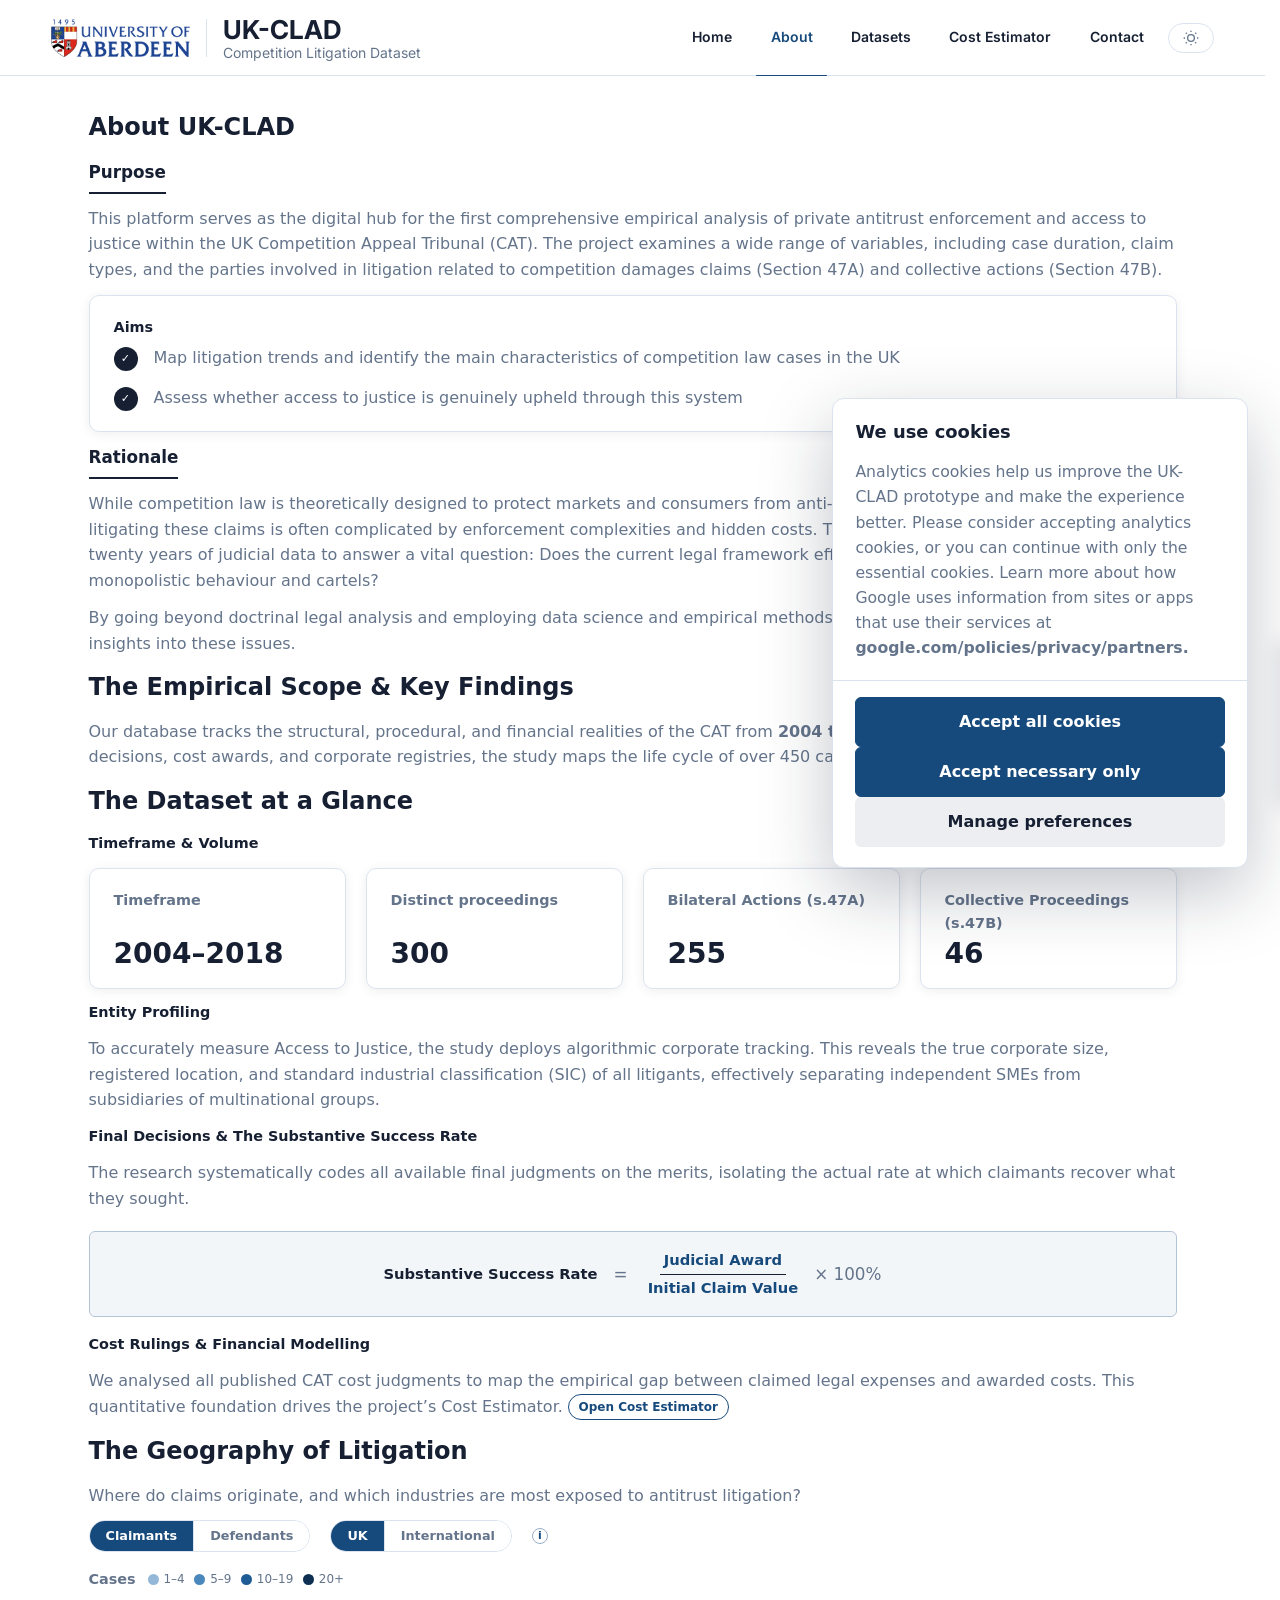
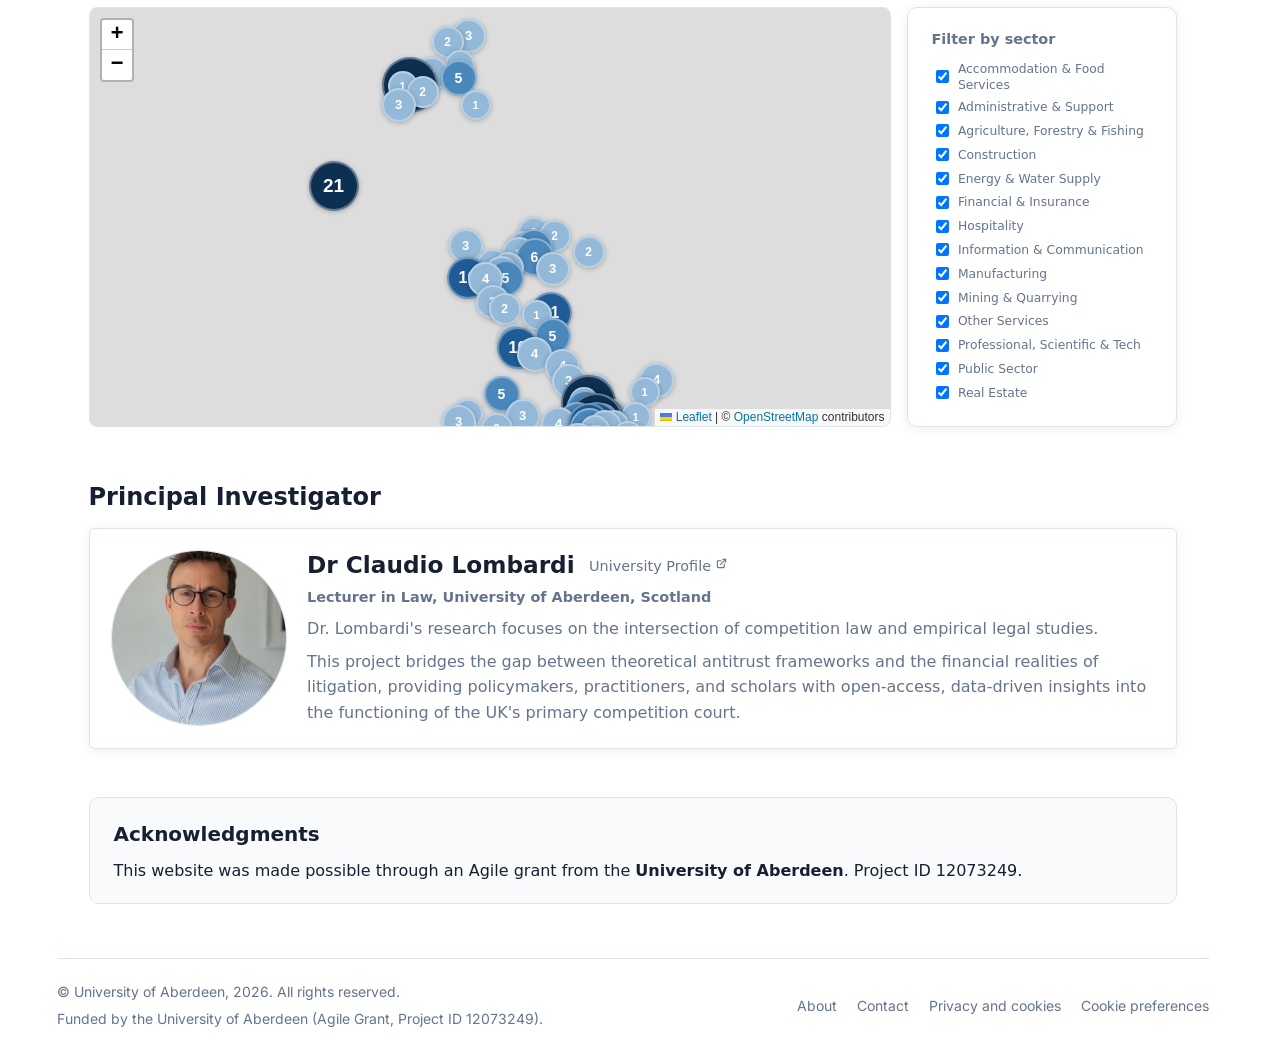
==== commit d00378bb: "deploy: update demo snapshot - Source snapshot: Aberdeen-Software-Factory/ECLAJ tag demo-2026-06-23-" ====
--- a/pages/about.html
+++ b/pages/about.html
@@ -90,11 +90,11 @@
 
   <main class="page-shell about-page">
     <section class="content-grid" aria-labelledby="about-title">
-      <h1 id="about-title">About UK-CLAD</h1>
+      <h2 id="about-title">About UK-CLAD</h2>
       <div class="topic-label">Purpose</div>
       <p>This platform serves as the digital hub for the first comprehensive empirical analysis of private antitrust enforcement and access to justice within the UK Competition Appeal Tribunal (CAT). The project examines a wide range of variables, including case duration, claim types, and the parties involved in litigation related to competition damages claims (Section 47A) and collective actions (Section 47B).</p>
       <div class="data-card">
-        <p class="stat-label">Aims</p>
+        <p class="stat-label stat-section-label">Aims</p>
         <ul class="aims-list">
           <li>Map litigation trends and identify the main characteristics of competition law cases in the UK</li>
           <li>Assess whether access to justice is genuinely upheld through this system</li>
@@ -106,7 +106,7 @@
       <h2 id="empirical-scope-title">The Empirical Scope &amp; Key Findings</h2>
       <p>Our database tracks the structural, procedural, and financial realities of the CAT from <strong>2004 to 2025</strong>. By coding unstructured judicial decisions, cost awards, and corporate registries, the study maps the life cycle of over 450 cases.</p>
       <h2>The Dataset at a Glance</h2>
-      <p class="stat-label">Timeframe &amp; Volume</p>
+      <p class="stat-label stat-section-label">Timeframe &amp; Volume</p>
       <div class="stat-grid">
         <div class="data-card stat-card">
           <span class="stat-label">Timeframe</span>
@@ -125,9 +125,9 @@
           <span class="stat-number stat-counter" data-target="69" data-start="0">69</span>
         </div>
       </div>
-      <p class="stat-label">Entity Profiling</p>
+      <p class="stat-label stat-section-label">Entity Profiling</p>
       <p>To accurately measure Access to Justice, the study deploys algorithmic corporate tracking. This reveals the true corporate size, registered location, and standard industrial classification (SIC) of all litigants, effectively separating independent SMEs from subsidiaries of multinational groups.</p>
-      <p class="stat-label">Final Decisions &amp; The Substantive Success Rate</p>
+      <p class="stat-label stat-section-label">Final Decisions &amp; The Substantive Success Rate</p>
       <p>The research systematically codes all available final judgments on the merits, isolating the actual rate at which claimants recover what they sought.</p>
       <figure class="formula-block" aria-label="Substantive Success Rate formula">
         <div class="formula-wrap">
@@ -142,7 +142,7 @@
           </span>
         </div>
       </figure>
-      <p class="stat-label">Cost Rulings &amp; Financial Modelling</p>
+      <p class="stat-label stat-section-label">Cost Rulings &amp; Financial Modelling</p>
       <p>We analysed all published CAT cost judgments to map the empirical gap between claimed legal expenses and awarded costs. This quantitative foundation drives the project&#8217;s Cost Estimator. <a href="cost-estimator.html" class="estimator-link">Open Cost Estimator</a></p>
       <h2>The Geography of Litigation</h2>
       <p>Where do claims originate, and which industries are most exposed to antitrust litigation?</p>
--- a/css/styles.css
+++ b/css/styles.css
@@ -5,6 +5,7 @@
   --color-muted: #64748b;
   --color-border: #dbe3ef;
   --color-accent: #174a7c;
+  --color-on-accent: #ffffff;
   --space-page: clamp(1rem, 4vw, 4rem);
   --content-width: 72rem;
   --font-body: system-ui, -apple-system, BlinkMacSystemFont, "Segoe UI", sans-serif;
@@ -17,6 +18,7 @@
   --color-muted: #94a3b8;
   --color-border: #334155;
   --color-accent: #93c5fd;
+  --color-on-accent: #0f172a;
 }
 
 /* RESET */
@@ -217,6 +219,22 @@
 
 [data-theme="dark"] .nav-uoa-logo-dark {
   display: block;
+}
+
+[data-theme="dark"] .site-header.scrolled {
+  box-shadow: 0 10px 26px rgba(0, 0, 0, 0.4);
+}
+
+[data-theme="dark"] #mobile-menu {
+  box-shadow: 0 18px 40px rgba(0, 0, 0, 0.5);
+}
+
+[data-theme="dark"] .data-card {
+  box-shadow: 0 2px 12px rgba(0, 0, 0, 0.3);
+}
+
+[data-theme="dark"] .survey-tab {
+  box-shadow: -2px 2px 8px rgba(0, 0, 0, 0.4);
 }
 
 /* HAMBURGER MENU */
@@ -556,9 +574,9 @@
 
 .estimator-grid {
   display: grid;
-  grid-template-columns: minmax(0, 1fr) minmax(18rem, 0.82fr);
-  gap: 3rem;
-  align-items: start;
+  grid-template-columns: repeat(2, minmax(0, 1fr));
+  gap: 1.25rem;
+  align-items: stretch;
 }
 
 .estimator-side {
@@ -636,7 +654,7 @@
   border: 1px solid var(--color-accent);
   border-radius: 4px;
   background: var(--color-accent);
-  color: #ffffff;
+  color: var(--color-on-accent);
   cursor: pointer;
   font: inherit;
   font-size: 0.9rem;
@@ -674,7 +692,7 @@
 .download-actions button:not(:disabled) {
   background: var(--color-accent);
   border-color: var(--color-accent);
-  color: #ffffff;
+  color: var(--color-on-accent);
   cursor: pointer;
 }
 
@@ -817,7 +835,7 @@
   align-items: center;
   padding: 0.45rem 0.85rem;
   background: var(--color-accent);
-  color: #fff;
+  color: var(--color-on-accent);
   border-radius: 4px;
   font-size: 0.85rem;
   font-weight: 700;
@@ -841,7 +859,7 @@
   border-radius: 6px 0 0 6px;
   font-size: 0.75rem;
   font-weight: 600;
-  color: #ffffff;
+  color: var(--color-on-accent);
   cursor: pointer;
   box-shadow: -2px 2px 8px rgba(23, 32, 51, 0.15);
   opacity: 0;
@@ -863,7 +881,7 @@
 .survey-tab-text {
   display: block;
   transform: rotate(180deg);
-  color: #ffffff;
+  color: var(--color-on-accent);
 }
 
 .survey-panel-btn:focus-visible,
@@ -925,6 +943,10 @@
   font-size: 0.9rem;
   font-weight: 600;
   color: var(--color-muted);
+}
+
+.stat-section-label {
+  color: var(--color-text) !important;
 }
 
 .topic-label {
@@ -1049,7 +1071,7 @@
   height: 1.5rem;
   border-radius: 50%;
   background: var(--color-text);
-  color: #ffffff;
+  color: var(--color-surface);
   display: flex;
   align-items: center;
   justify-content: center;
@@ -1170,8 +1192,8 @@
 
 .formula-den {
   padding: 0.2rem 0.25rem 0;
-  color: var(--color-muted);
-  font-weight: 500;
+  color: var(--color-accent);
+  font-weight: 600;
 }
 
 .profile-link {
@@ -1194,7 +1216,9 @@
 
 /* CONTACT PAGE */
 
-.contact-page {
+.contact-page,
+.estimator-page,
+.datasets-page {
   display: grid;
   align-content: start;
   gap: 1.25rem;
@@ -1590,11 +1614,6 @@
 
 /* DATASETS PAGE */
 
-.datasets-page {
-  display: grid;
-  gap: 3rem;
-}
-
 /* Datasets hero */
 
 
@@ -1626,6 +1645,10 @@
   grid-template-columns: minmax(0, 1fr);
 }
 
+.resource-grid-double {
+  grid-template-columns: repeat(2, minmax(0, 1fr));
+}
+
 .resource-card,
 .datasets-panel {
   border: 1px solid var(--color-border);
@@ -1670,7 +1693,7 @@
   border: 1px solid var(--color-accent);
   border-radius: 4px;
   background: var(--color-accent);
-  color: #ffffff;
+  color: var(--color-on-accent);
   cursor: pointer;
   font-size: 0.9rem;
   font-weight: 800;
@@ -2051,7 +2074,7 @@
 
 .geography-toggle.active {
   background: var(--color-accent);
-  color: #fff;
+  color: var(--color-on-accent);
 }
 
 /* Legend */
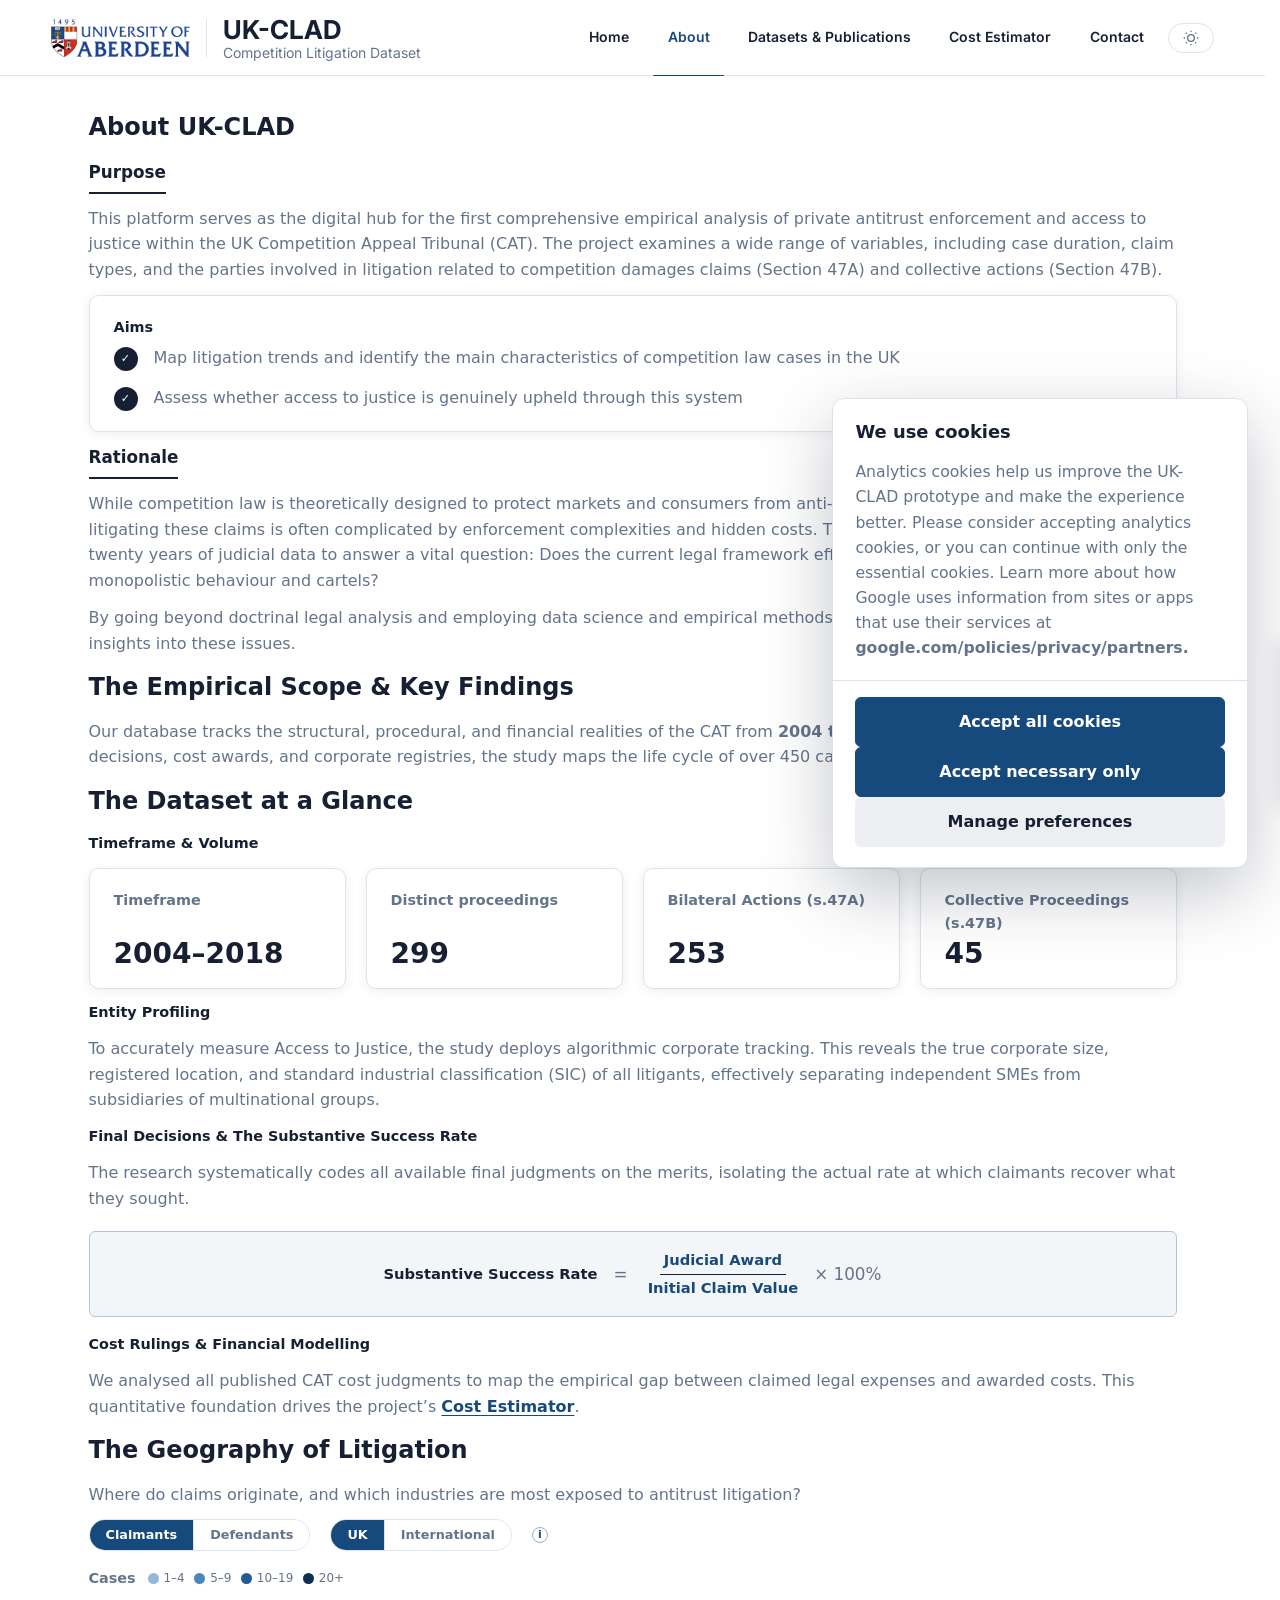
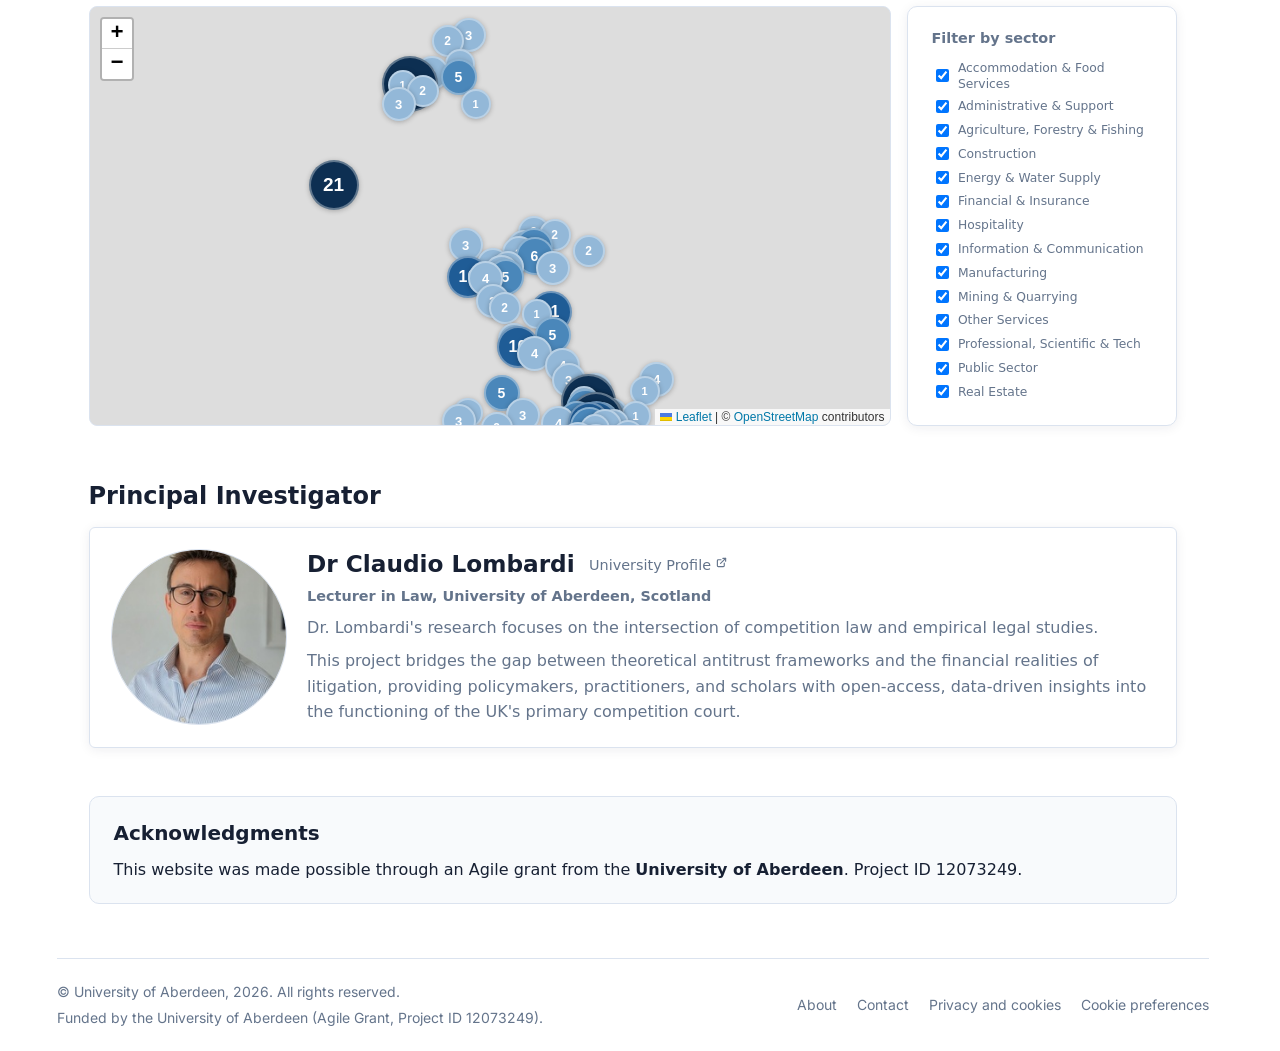
==== commit f13e3458: "deploy: update demo snapshot - Source snapshot: Aberdeen-Software-Factory/ECLAJ tag demo-2026-06-23-" ====
--- a/pages/about.html
+++ b/pages/about.html
@@ -29,7 +29,7 @@
     <nav class="site-nav" aria-label="Main navigation">
       <a href="../index.html">Home</a>
       <a href="about.html" aria-current="page">About</a>
-      <a href="datasets.html">Datasets</a>
+      <a href="datasets.html">Datasets &amp; Publications</a>
       <a href="cost-estimator.html">Cost Estimator</a>
       <a href="contact.html">Contact</a>
       <button class="tbtn theme-toggle" id="tbtn" type="button" aria-label="Toggle theme">
@@ -63,7 +63,7 @@
     <ul class="mobile-nav">
       <li><a href="../index.html">Home</a></li>
       <li><a href="about.html" aria-current="page">About</a></li>
-      <li><a href="datasets.html">Datasets</a></li>
+      <li><a href="datasets.html">Datasets &amp; Publications</a></li>
       <li><a href="cost-estimator.html">Cost Estimator</a></li>
       <li><a href="contact.html">Contact</a></li>
     </ul>
@@ -143,7 +143,7 @@
         </div>
       </figure>
       <p class="stat-label stat-section-label">Cost Rulings &amp; Financial Modelling</p>
-      <p>We analysed all published CAT cost judgments to map the empirical gap between claimed legal expenses and awarded costs. This quantitative foundation drives the project&#8217;s Cost Estimator. <a href="cost-estimator.html" class="estimator-link">Open Cost Estimator</a></p>
+      <p>We analysed all published CAT cost judgments to map the empirical gap between claimed legal expenses and awarded costs. This quantitative foundation drives the project&#8217;s <a href="cost-estimator.html" class="estimator-link">Cost Estimator</a>.</p>
       <h2>The Geography of Litigation</h2>
       <p>Where do claims originate, and which industries are most exposed to antitrust litigation?</p>
       <div class="geography-wrap">
--- a/css/styles.css
+++ b/css/styles.css
@@ -1036,17 +1036,15 @@
 
 /* Cost Estimator link */
 .estimator-link {
-  display: inline-block;
-  font-size: 0.75rem;
   font-weight: 600;
   color: var(--color-accent);
-  border: 1.5px solid var(--color-accent);
-  border-radius: 999px;
-  padding: 0.15rem 0.6rem;
-  text-decoration: none;
-  vertical-align: middle;
-}
-.estimator-link:hover { background: color-mix(in srgb, var(--color-accent) 8%, transparent); }
+  text-decoration-thickness: 0.08em;
+  text-underline-offset: 0.16em;
+}
+
+.estimator-link:hover {
+  text-decoration-thickness: 0.12em;
+}
 
 .aims-list {
   list-style: none;
@@ -1254,6 +1252,17 @@
 
 .contact-card p {
   font-size: 0.94rem;
+}
+
+.contact-details {
+  color: var(--color-muted);
+  font-size: 0.94rem;
+  font-style: normal;
+  line-height: 1.65;
+}
+
+.contact-details strong {
+  color: var(--color-text);
 }
 
 /* PRIVACY PAGE */
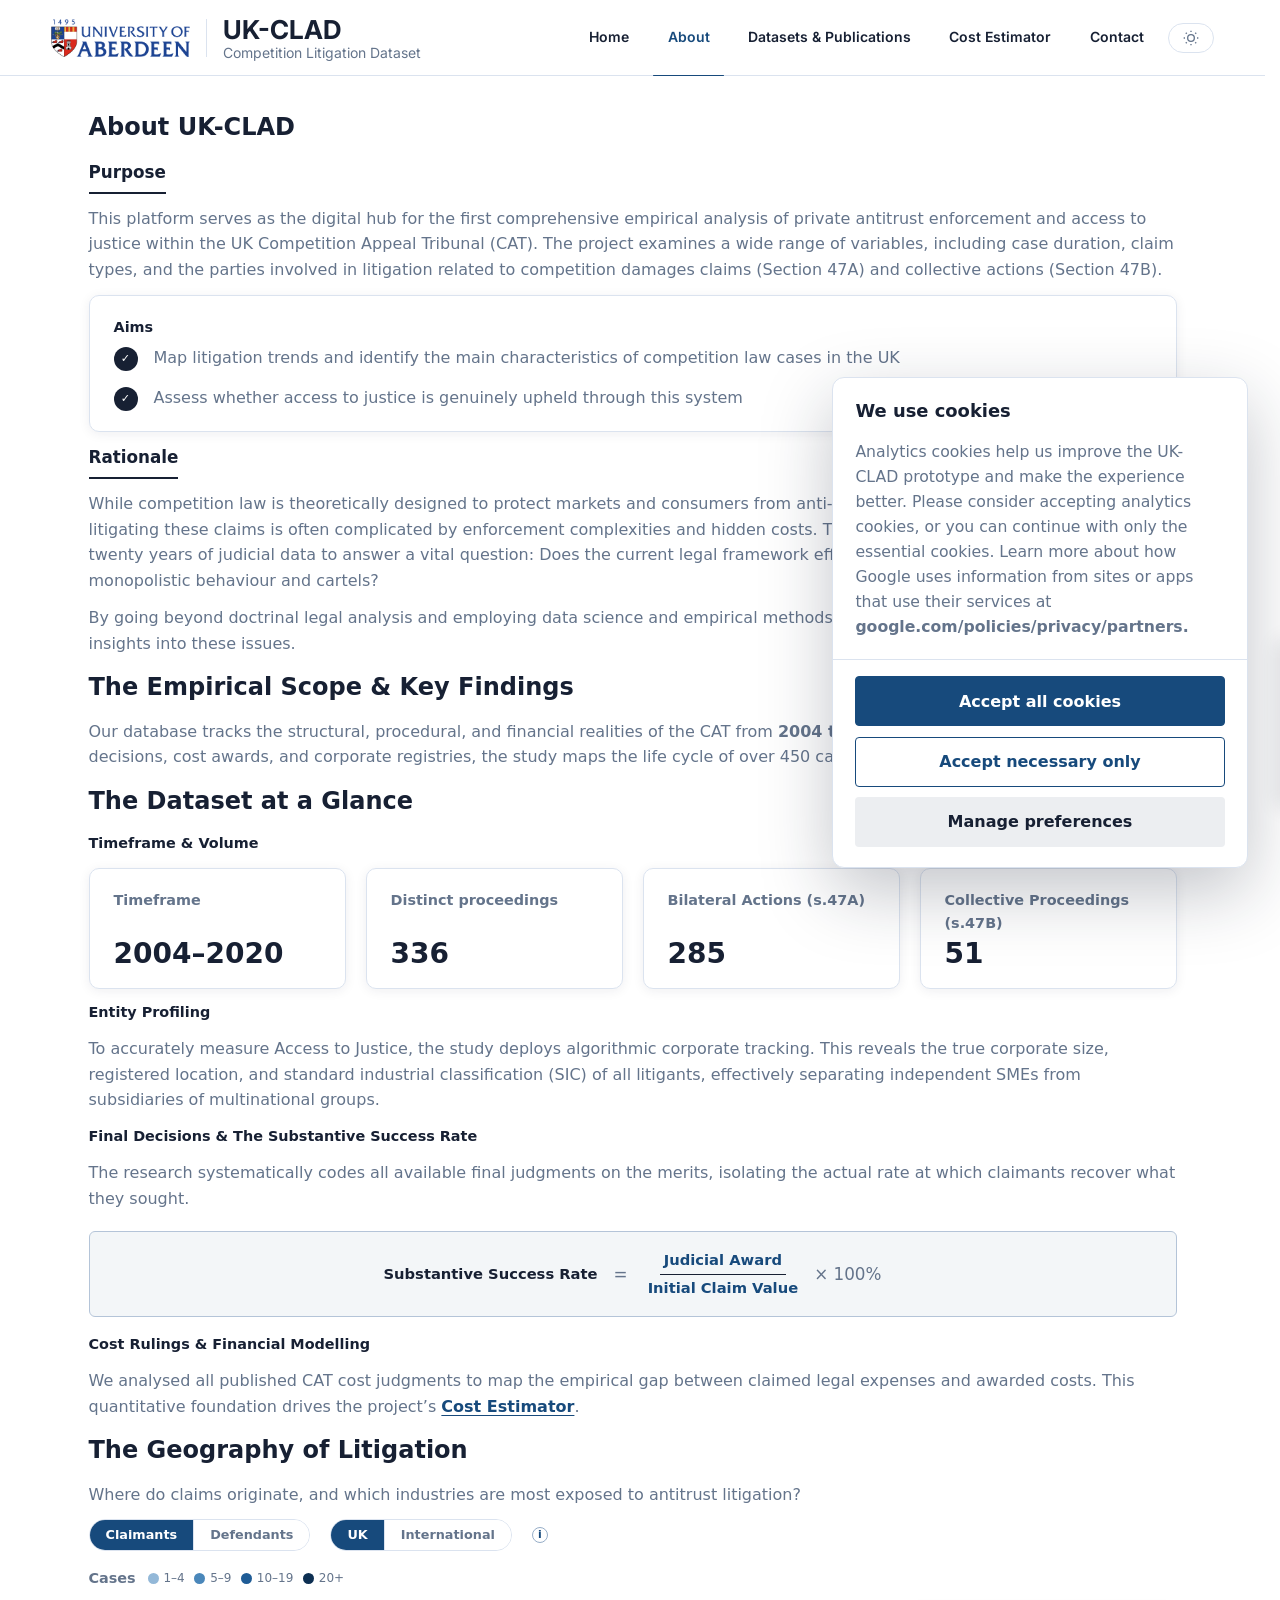
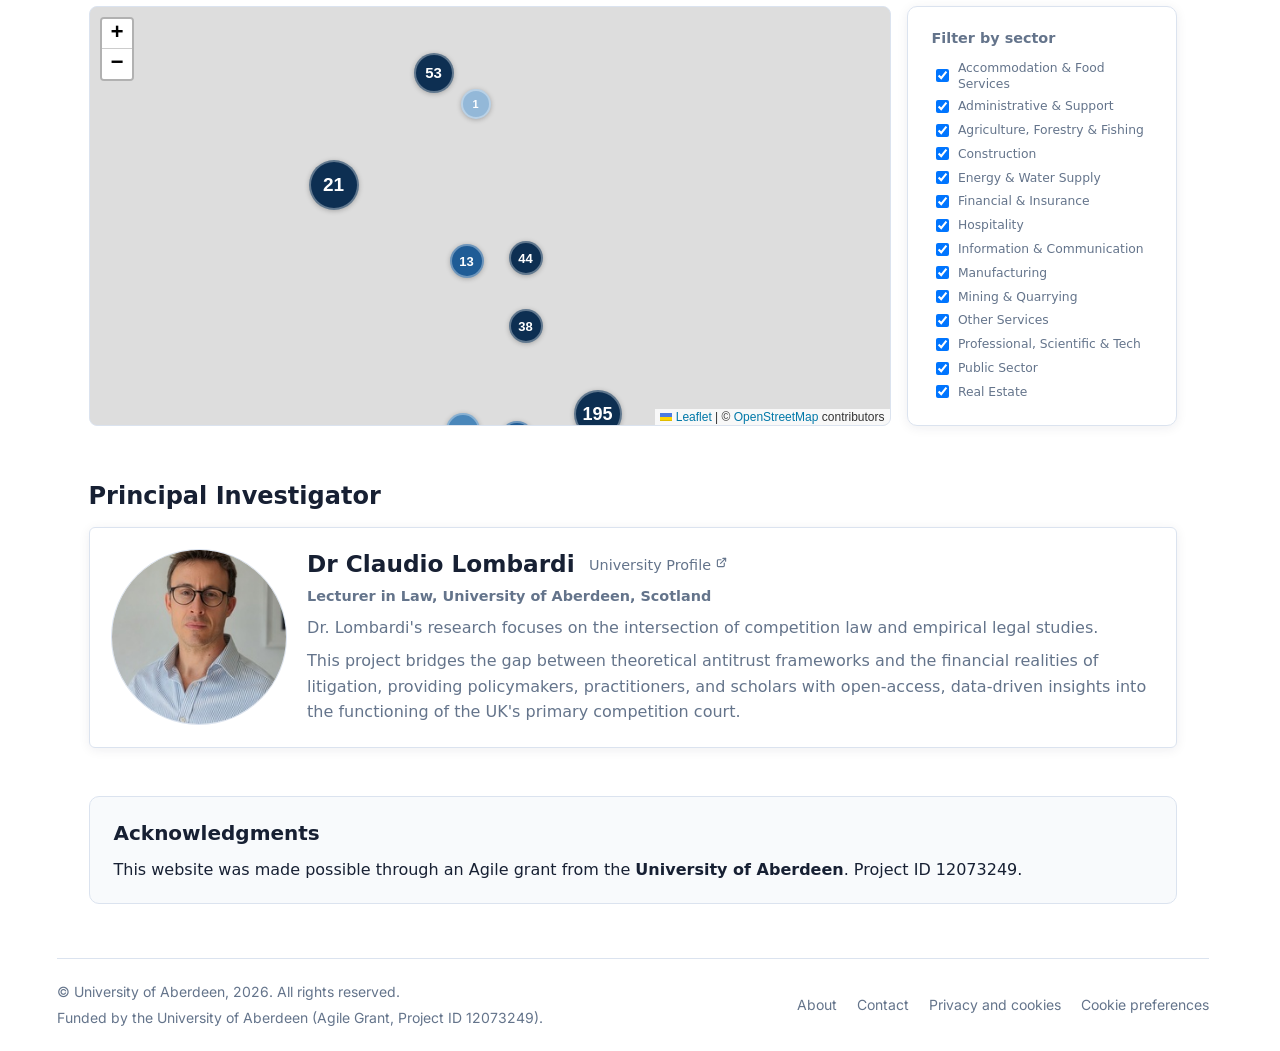
==== commit 6216b696: "deploy: update demo snapshot - Source snapshot: Aberdeen-Software-Factory/ECLAJ tag demo-2026-06-26-" ====
--- a/pages/about.html
+++ b/pages/about.html
@@ -238,6 +238,7 @@
   <div id="site-footer"></div>
 
   <script src="../js/leaflet.js"></script>
+  <script src="../js/leaflet.markercluster.js"></script>
   <script src="../js/map-data.js"></script>
   <script src="../js/main.js"></script>
   <script src="../js/navigation.js"></script>
--- a/css/styles.css
+++ b/css/styles.css
@@ -1347,6 +1347,7 @@
 
 .cookie-banner-actions {
   display: grid;
+  gap: 0.65rem;
   justify-content: stretch;
   border-top: 1px solid var(--color-border);
   padding: 1rem 1.4rem 1.25rem;
@@ -1359,10 +1360,17 @@
 .cookie-button {
   min-height: 3rem;
   border: 1px solid var(--color-border);
-  border-radius: 6px;
+  border-radius: 4px;
   cursor: pointer;
   font-weight: 800;
   padding: 0.7rem 1rem;
+}
+
+.cookie-button:focus-visible,
+.cookie-icon-button:focus-visible,
+.cookie-switch:focus-visible {
+  outline: 2px solid var(--color-accent);
+  outline-offset: 3px;
 }
 
 .cookie-button-primary {
@@ -1381,8 +1389,8 @@
 
 .cookie-button-secondary {
   border-color: var(--cookie-control-bg);
-  background: var(--cookie-control-bg);
-  color: var(--cookie-control-text);
+  background: transparent;
+  color: var(--color-accent);
 }
 
 .cookie-button-muted {
@@ -1674,12 +1682,14 @@
 }
 
 .resource-card h2,
+.resource-card h3,
 .datasets-panel h2 {
   font-size: 1.12rem;
   line-height: 1.25;
 }
 
-.resource-card h2 {
+.resource-card h2,
+.resource-card h3 {
   margin-bottom: 0.55rem;
 }
 
@@ -1929,6 +1939,38 @@
   padding: 0.35rem 0.45rem;
 }
 
+/* Publications section */
+
+.paper-meta {
+  font-size: 0.82rem;
+  color: var(--color-muted);
+  margin-bottom: 0.35rem;
+}
+
+.paper-meta-sep {
+  margin: 0 0.35rem;
+}
+
+.publication-card h3 {
+  font-size: 1.25rem;
+  line-height: 1.2;
+  margin-bottom: 0.5rem;
+}
+
+.paper-author {
+  margin-bottom: 0.65rem;
+}
+
+.paper-author a {
+  color: var(--color-accent);
+  font-size: 0.95rem;
+  text-decoration: none;
+}
+
+.paper-author a:hover {
+  text-decoration: underline;
+}
+
 /* RESPONSIVENESS */
 
 @media (max-width: 1000px) {
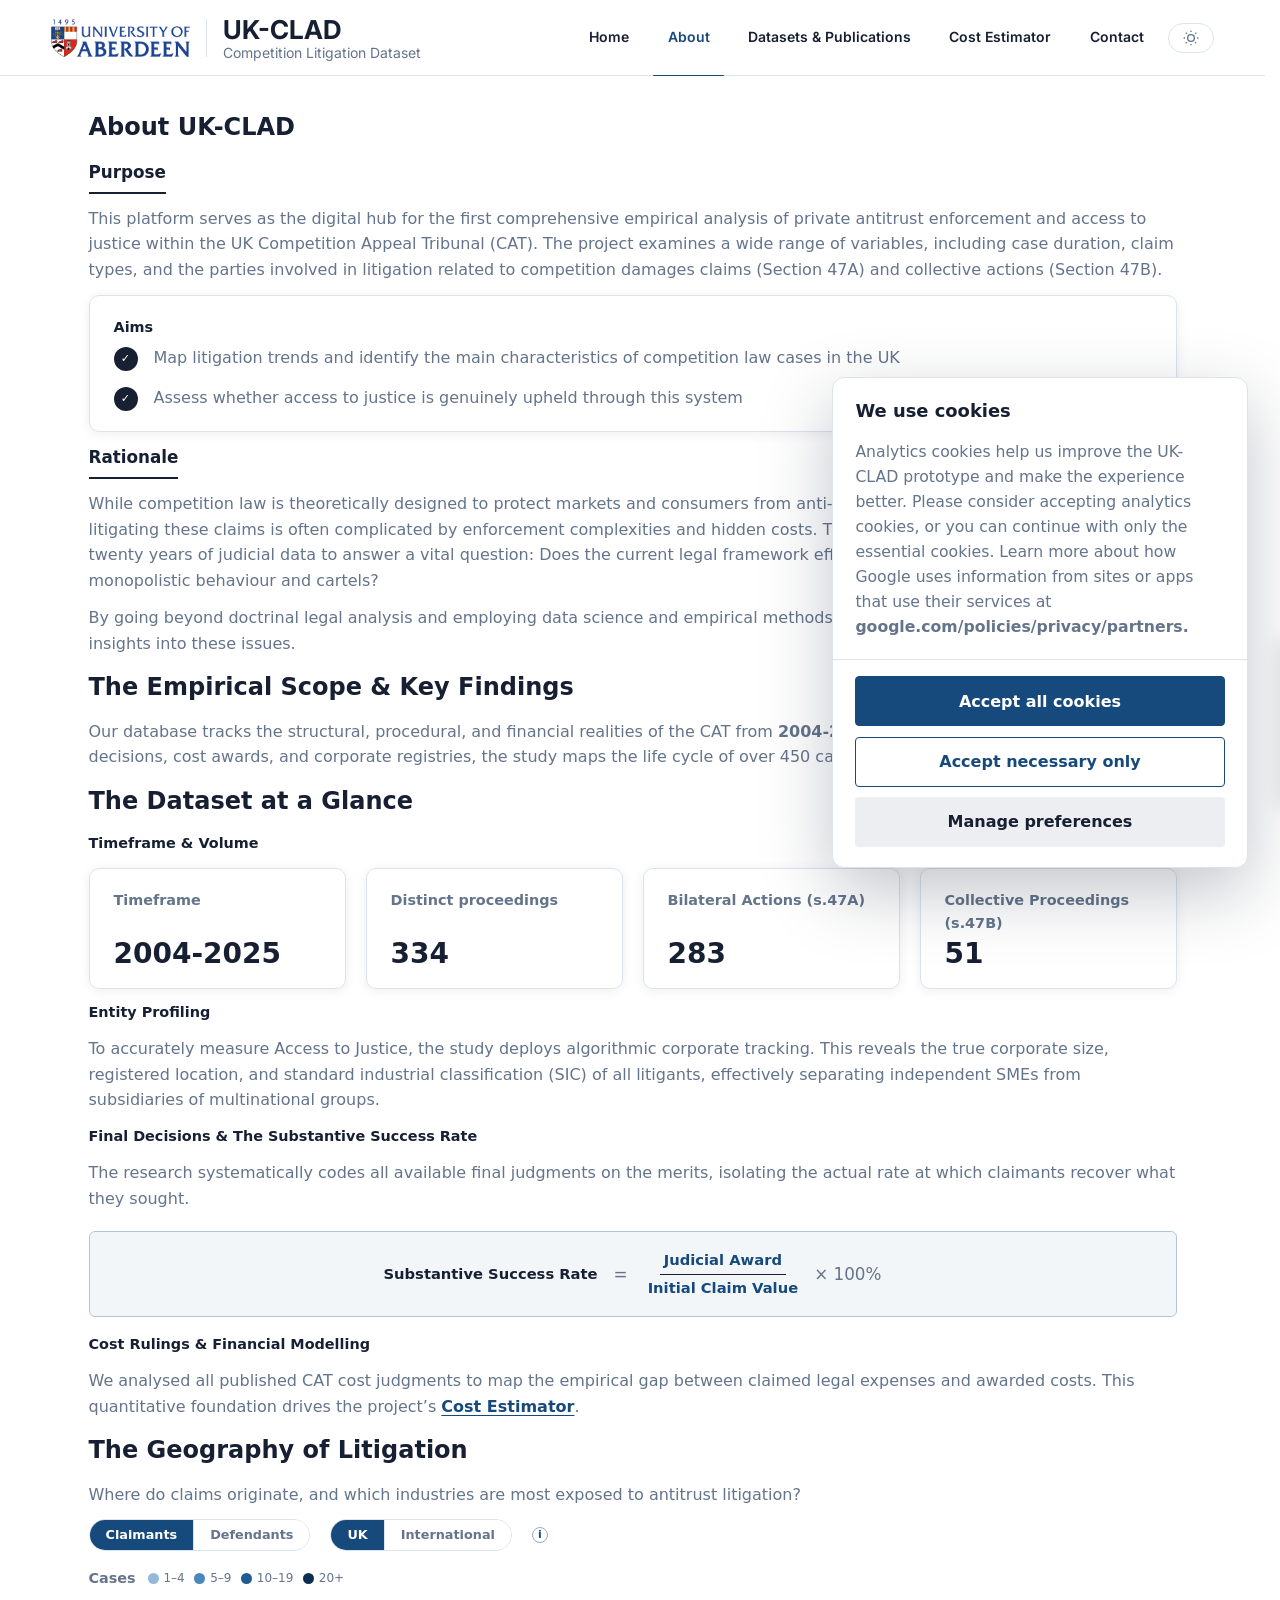
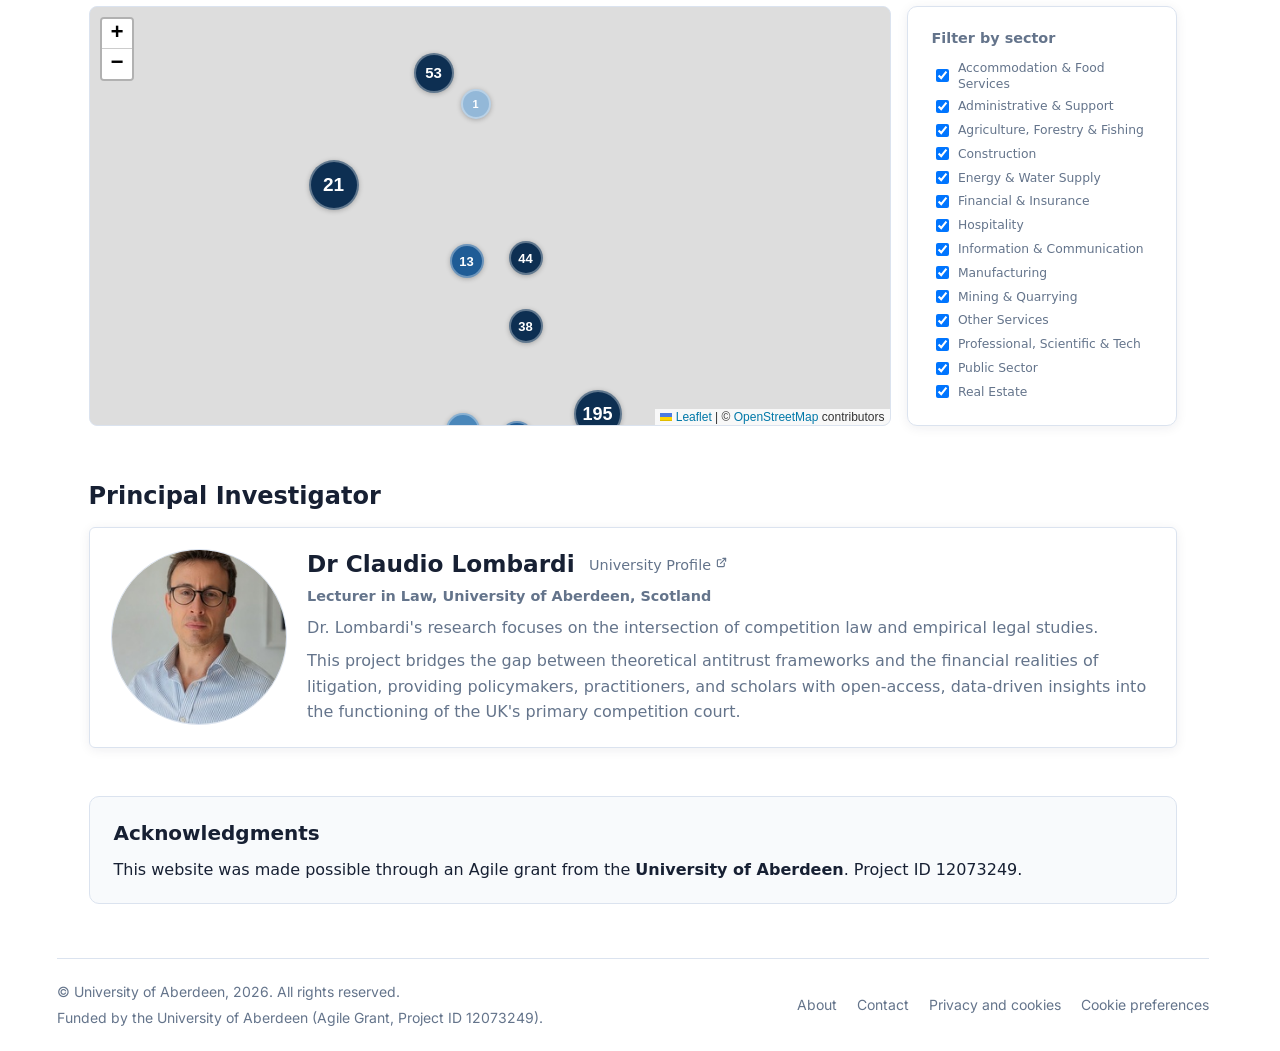
==== commit f95357f7: "deploy: update demo snapshot - Source snapshot: Aberdeen-Software-Factory/ECLAJ tag demo-2026-06-29-" ====
--- a/pages/about.html
+++ b/pages/about.html
@@ -104,25 +104,25 @@
       <p>While competition law is theoretically designed to protect markets and consumers from anti-competitive practices, the reality of litigating these claims is often complicated by enforcement complexities and hidden costs. This project systematically analyses over twenty years of judicial data to answer a vital question: Does the current legal framework effectively serve those harmed by monopolistic behaviour and cartels?</p>
       <p>By going beyond doctrinal legal analysis and employing data science and empirical methods, this research seeks to provide clear insights into these issues.</p>
       <h2 id="empirical-scope-title">The Empirical Scope &amp; Key Findings</h2>
-      <p>Our database tracks the structural, procedural, and financial realities of the CAT from <strong>2004 to 2025</strong>. By coding unstructured judicial decisions, cost awards, and corporate registries, the study maps the life cycle of over 450 cases.</p>
+      <p>Our database tracks the structural, procedural, and financial realities of the CAT from <strong data-site-stat="publicStats.timeframeLabel">2004-2025</strong>. By coding unstructured judicial decisions, cost awards, and corporate registries, the study maps the life cycle of <span data-site-stat="publicStats.caseSummary">over 450 cases</span>.</p>
       <h2>The Dataset at a Glance</h2>
       <p class="stat-label stat-section-label">Timeframe &amp; Volume</p>
       <div class="stat-grid">
         <div class="data-card stat-card">
           <span class="stat-label">Timeframe</span>
-          <span class="stat-number">2004–<span class="stat-counter" data-target="2025" data-start="2004">2025</span></span>
+          <span class="stat-number" data-site-stat="publicStats.timeframeLabel">2004-2025</span>
         </div>
         <div class="data-card stat-card">
           <span class="stat-label">Distinct proceedings</span>
-          <span class="stat-number stat-counter" data-target="454" data-start="0">454</span>
+          <span class="stat-number stat-counter" data-site-stat="publicStats.distinctProceedings" data-target="454" data-start="0">454</span>
         </div>
         <div class="data-card stat-card">
           <span class="stat-label">Bilateral Actions (s.47A)</span>
-          <span class="stat-number stat-counter" data-target="385" data-start="0">385</span>
+          <span class="stat-number stat-counter" data-site-stat="publicStats.bilateralActions" data-target="385" data-start="0">385</span>
         </div>
         <div class="data-card stat-card">
           <span class="stat-label">Collective Proceedings (s.47B)</span>
-          <span class="stat-number stat-counter" data-target="69" data-start="0">69</span>
+          <span class="stat-number stat-counter" data-site-stat="publicStats.collectiveProceedings" data-target="69" data-start="0">69</span>
         </div>
       </div>
       <p class="stat-label stat-section-label">Entity Profiling</p>
@@ -239,7 +239,7 @@
 
   <script src="../js/leaflet.js"></script>
   <script src="../js/leaflet.markercluster.js"></script>
-  <script src="../js/map-data.js"></script>
+  <script src="../js/site-stats.js"></script>
   <script src="../js/main.js"></script>
   <script src="../js/navigation.js"></script>
   <script src="../js/footer.js"></script>
